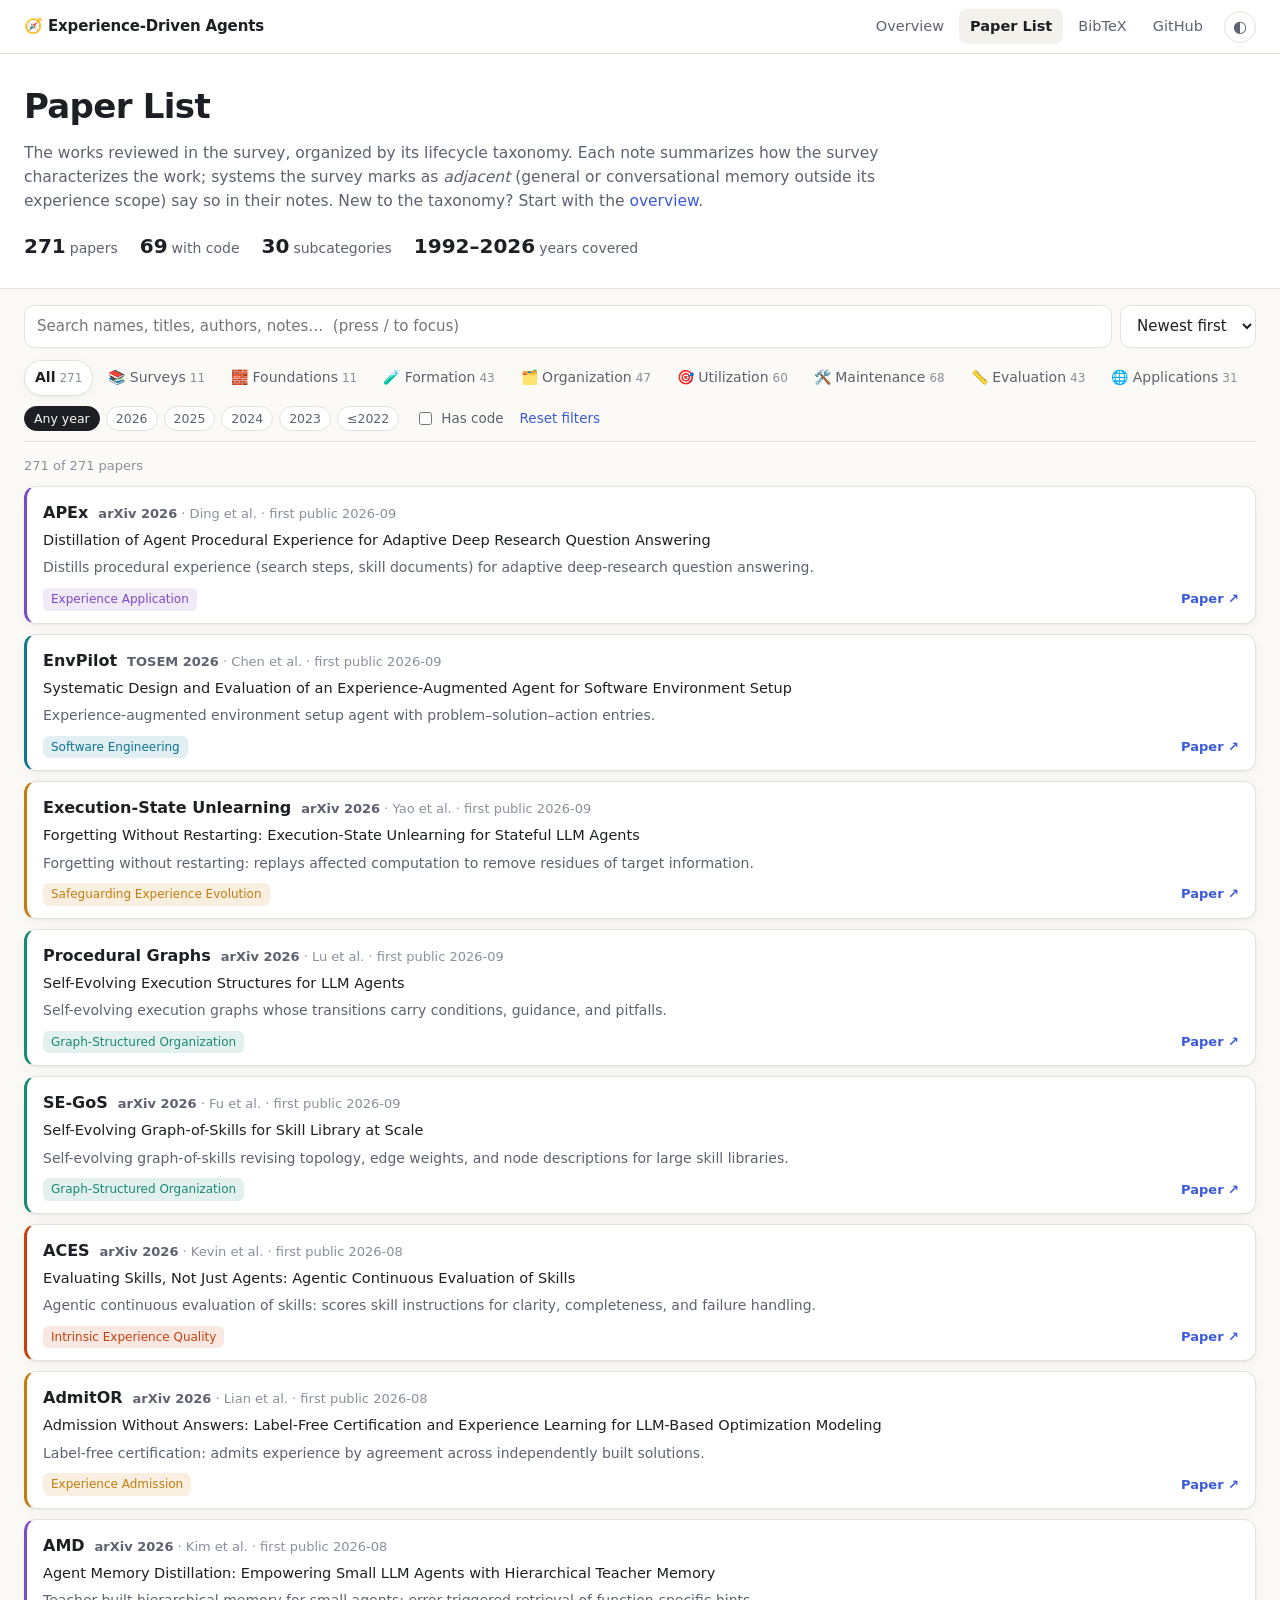
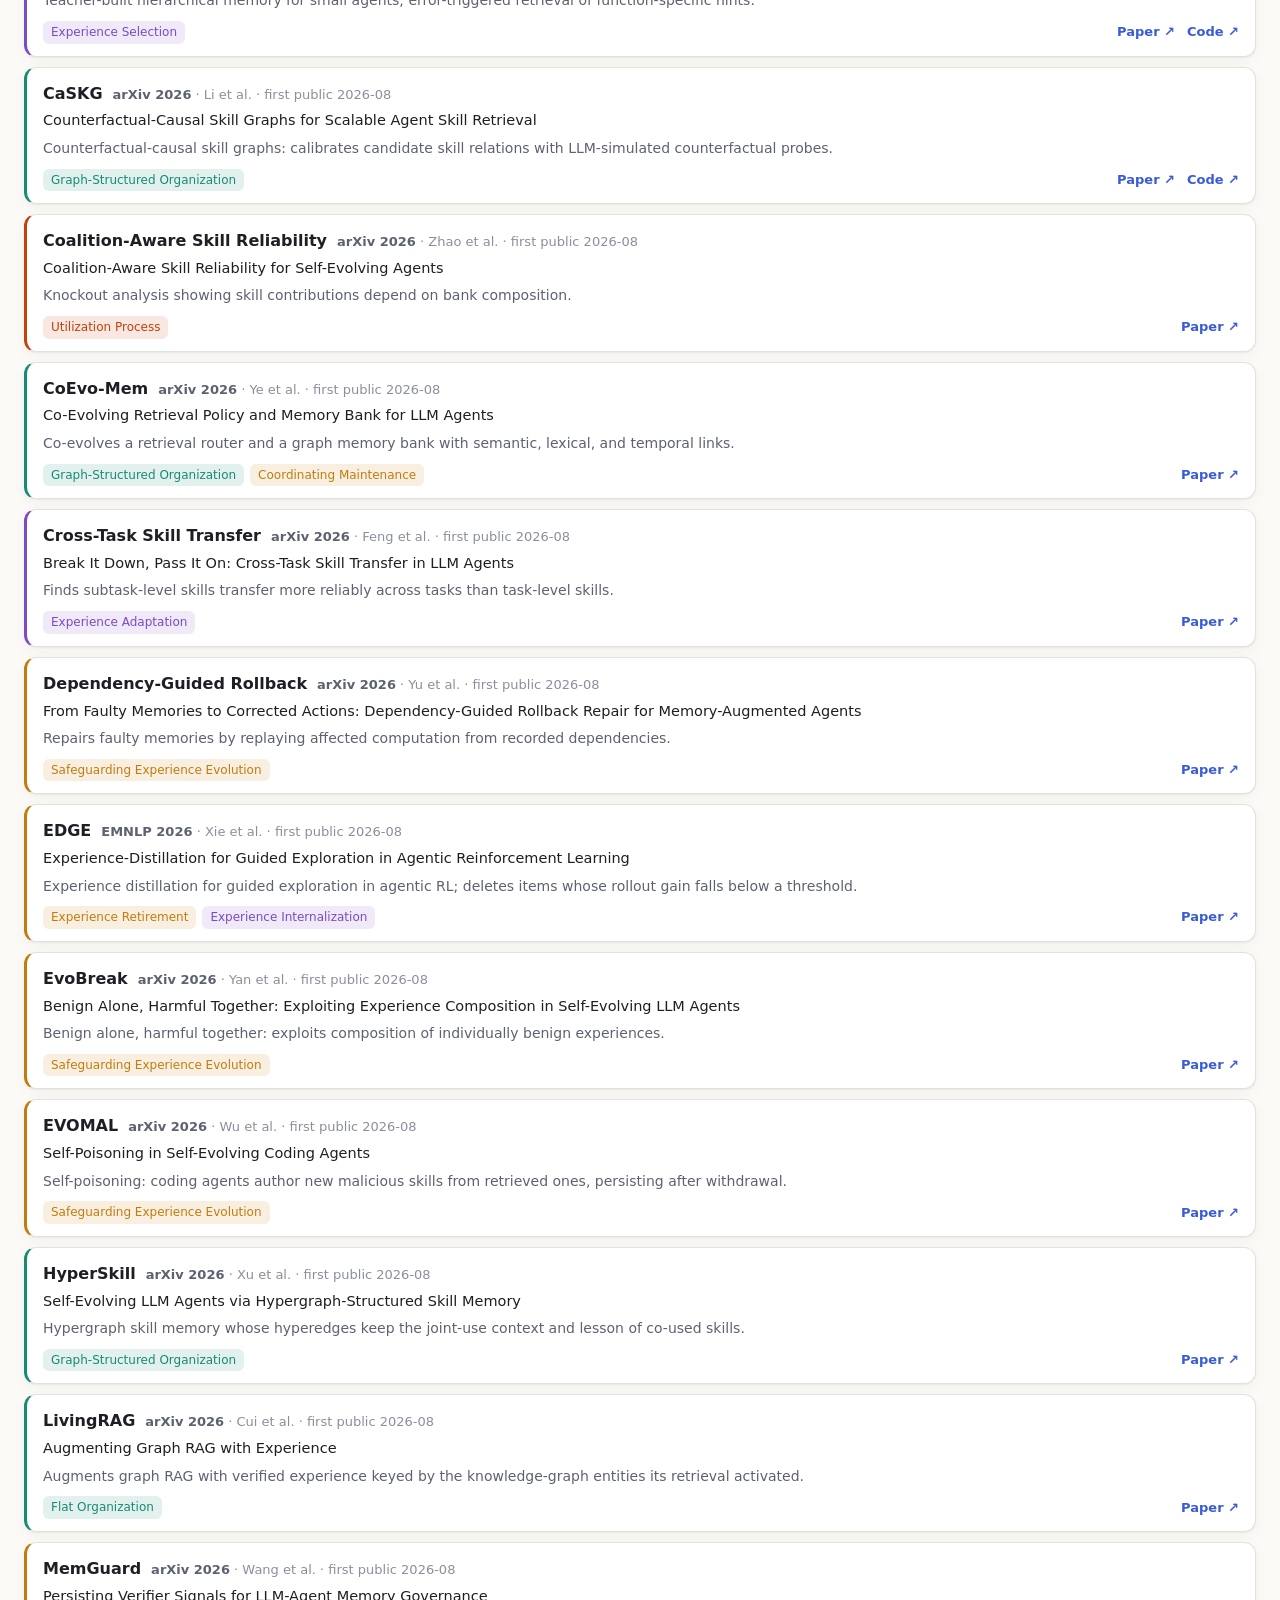
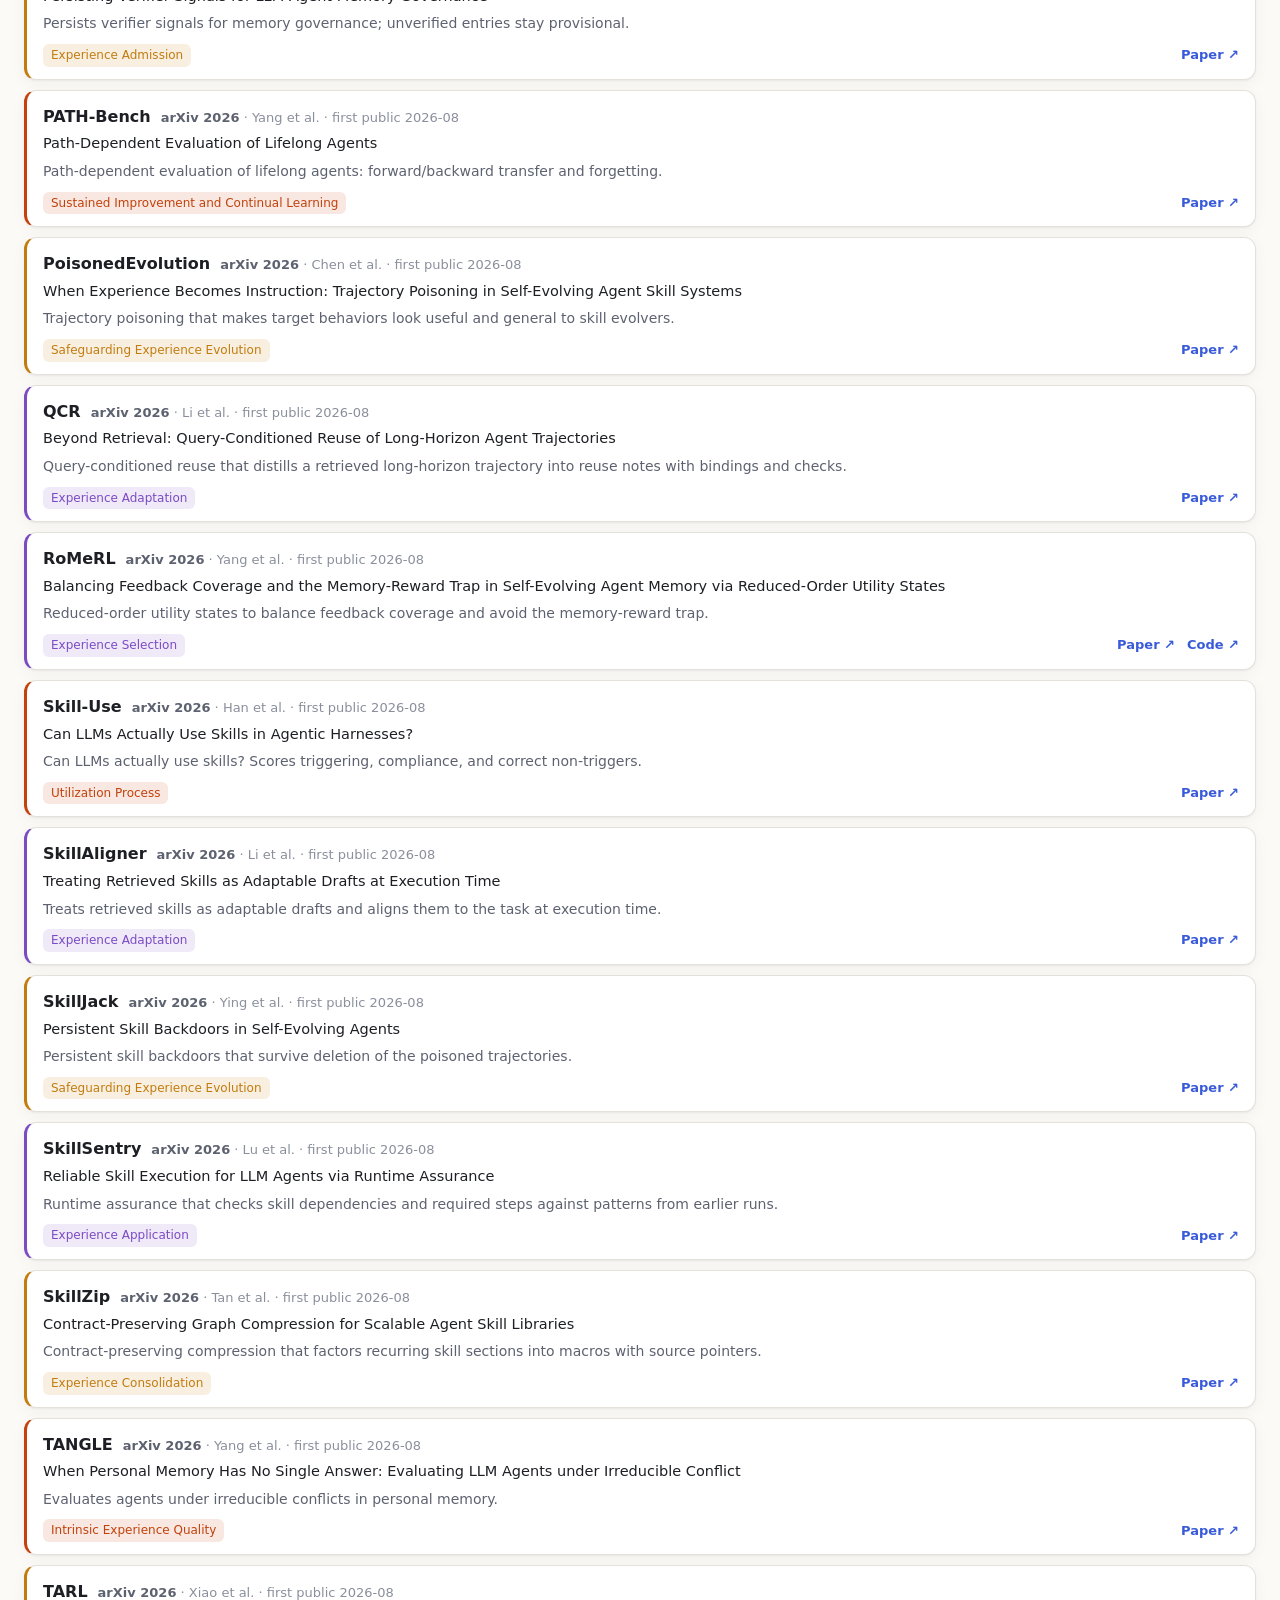
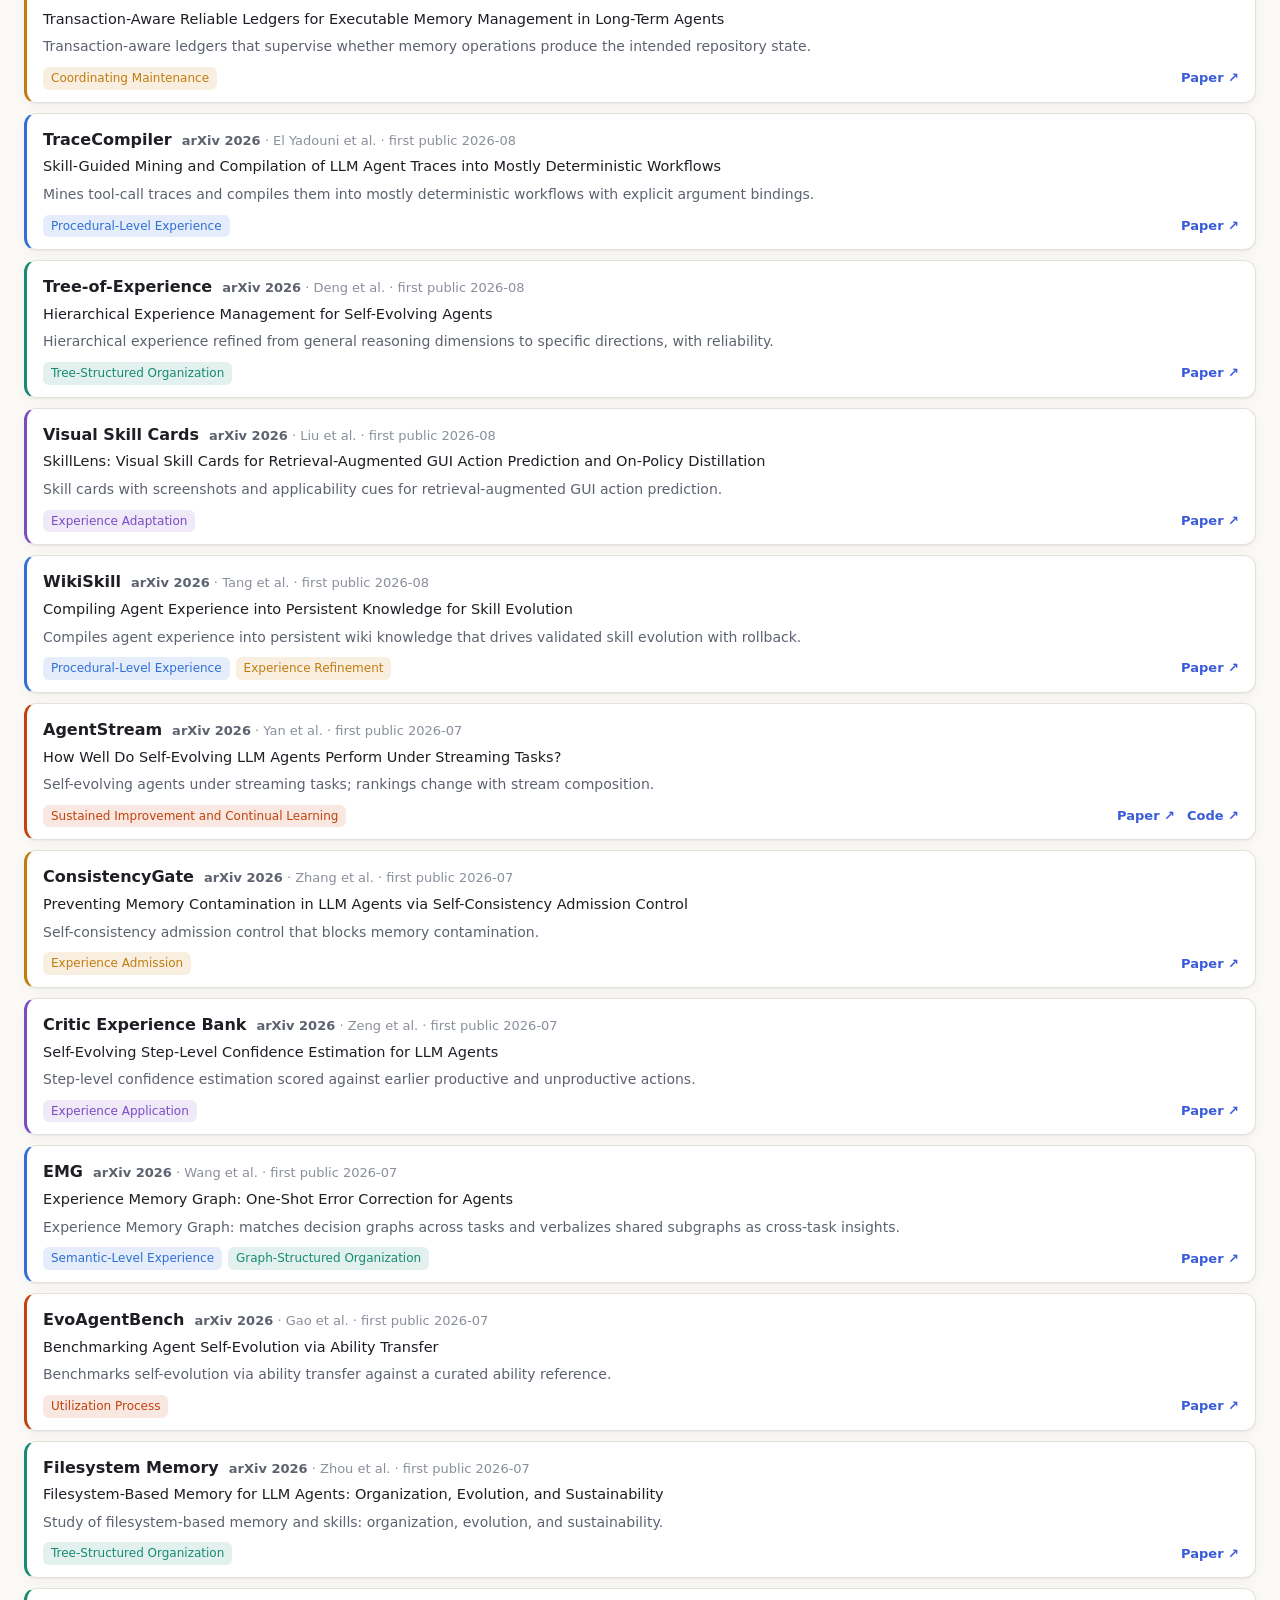
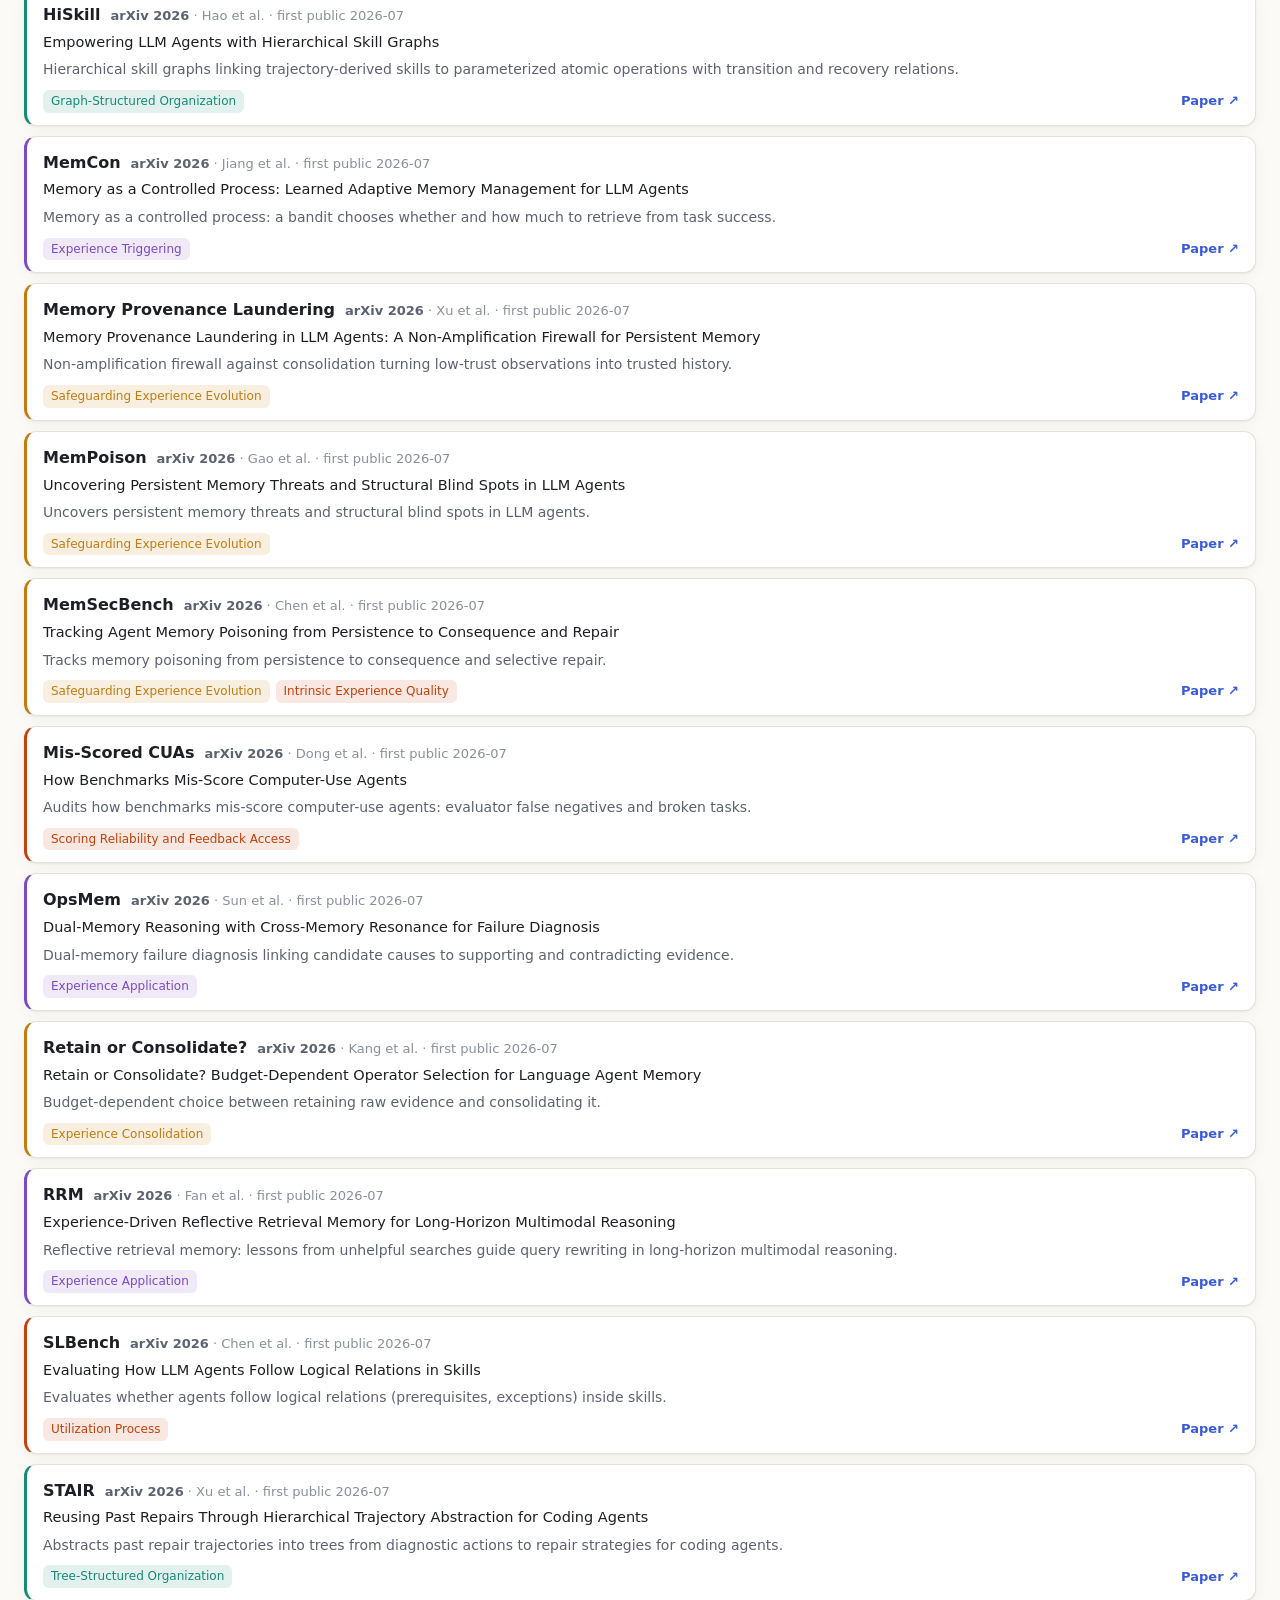
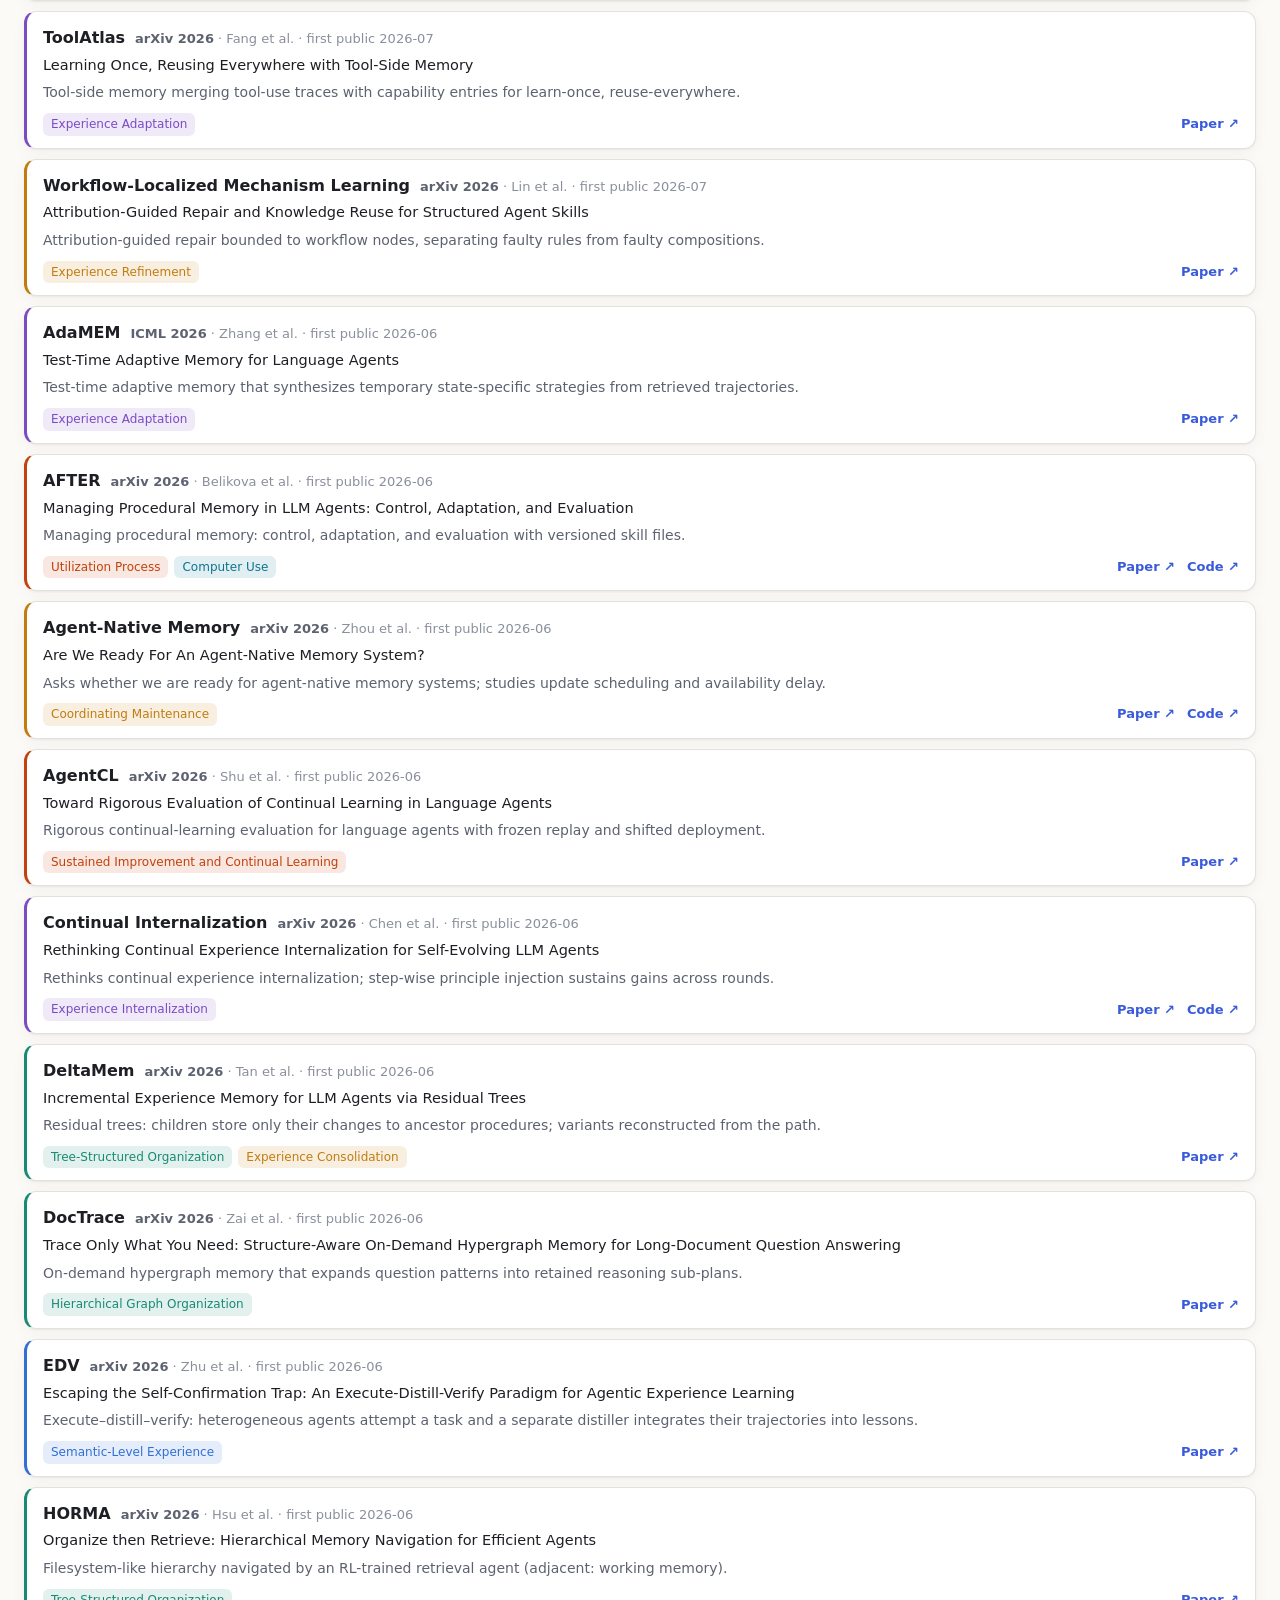
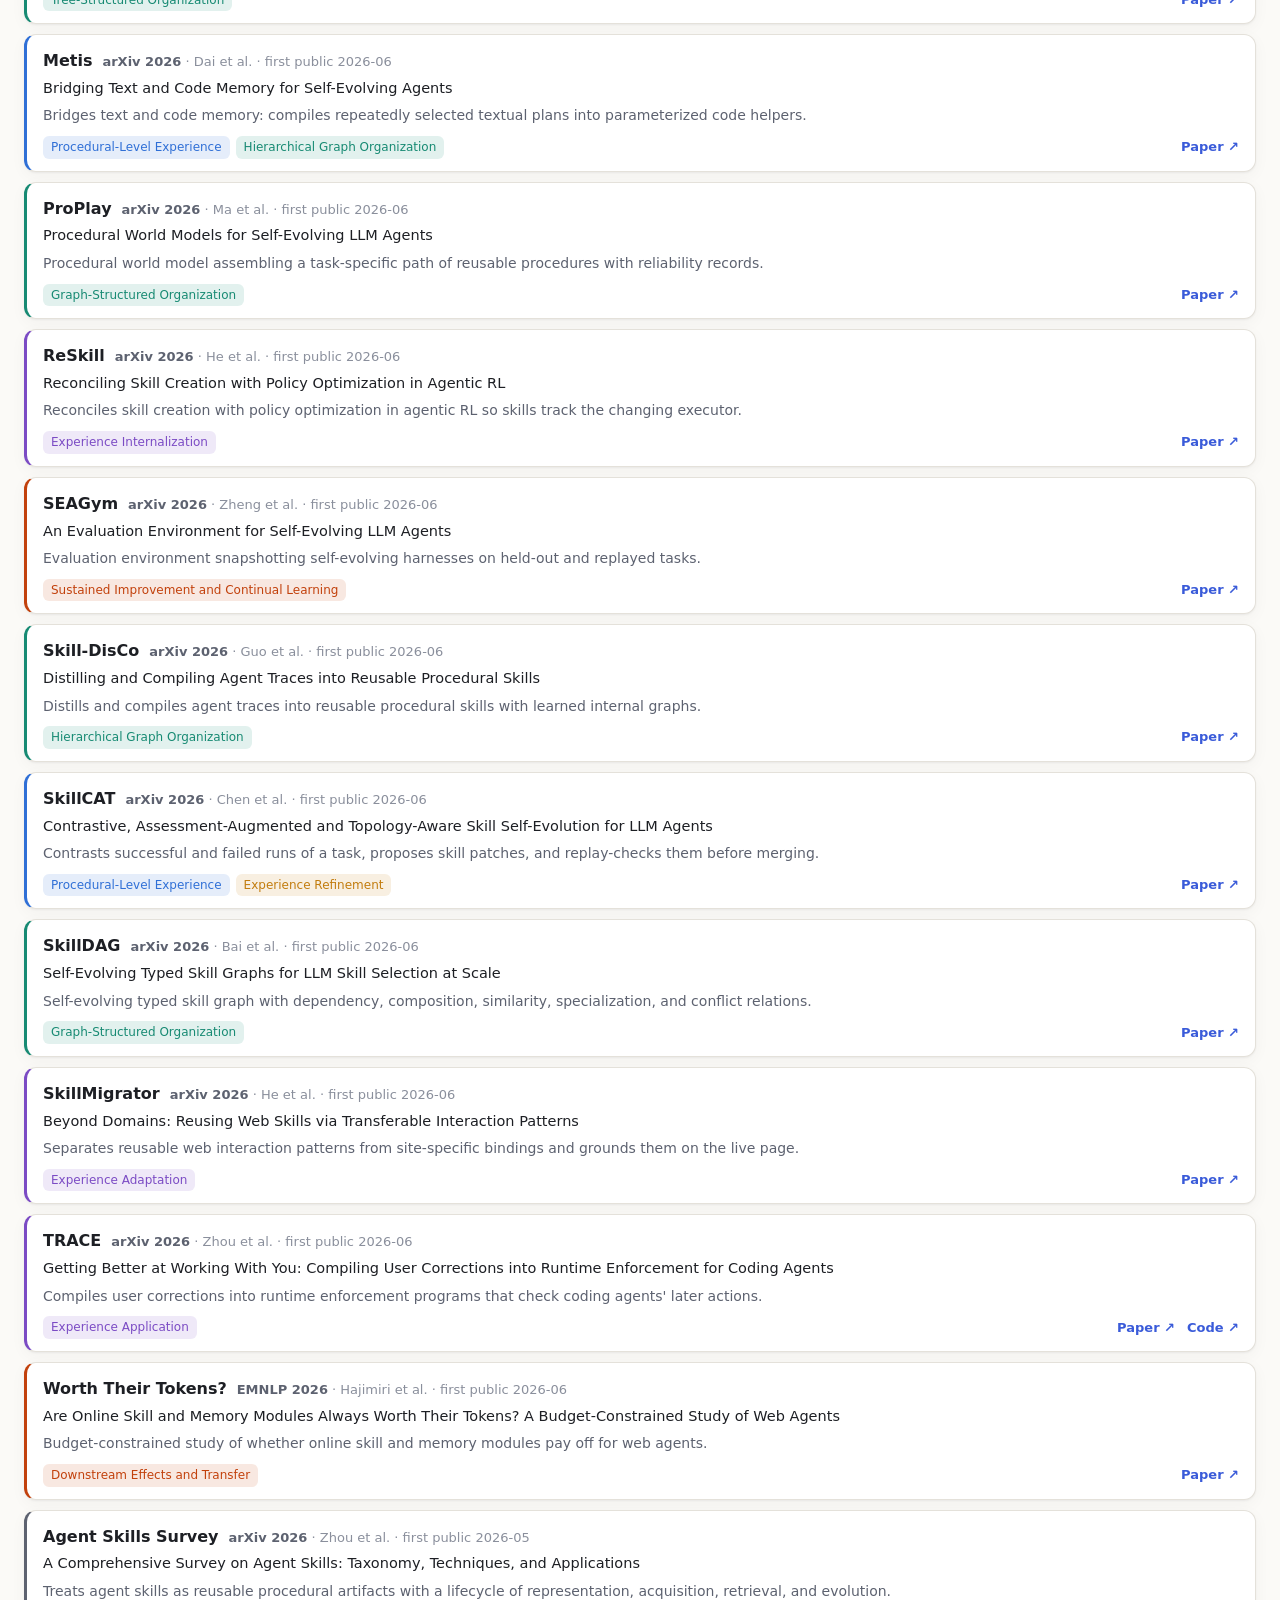
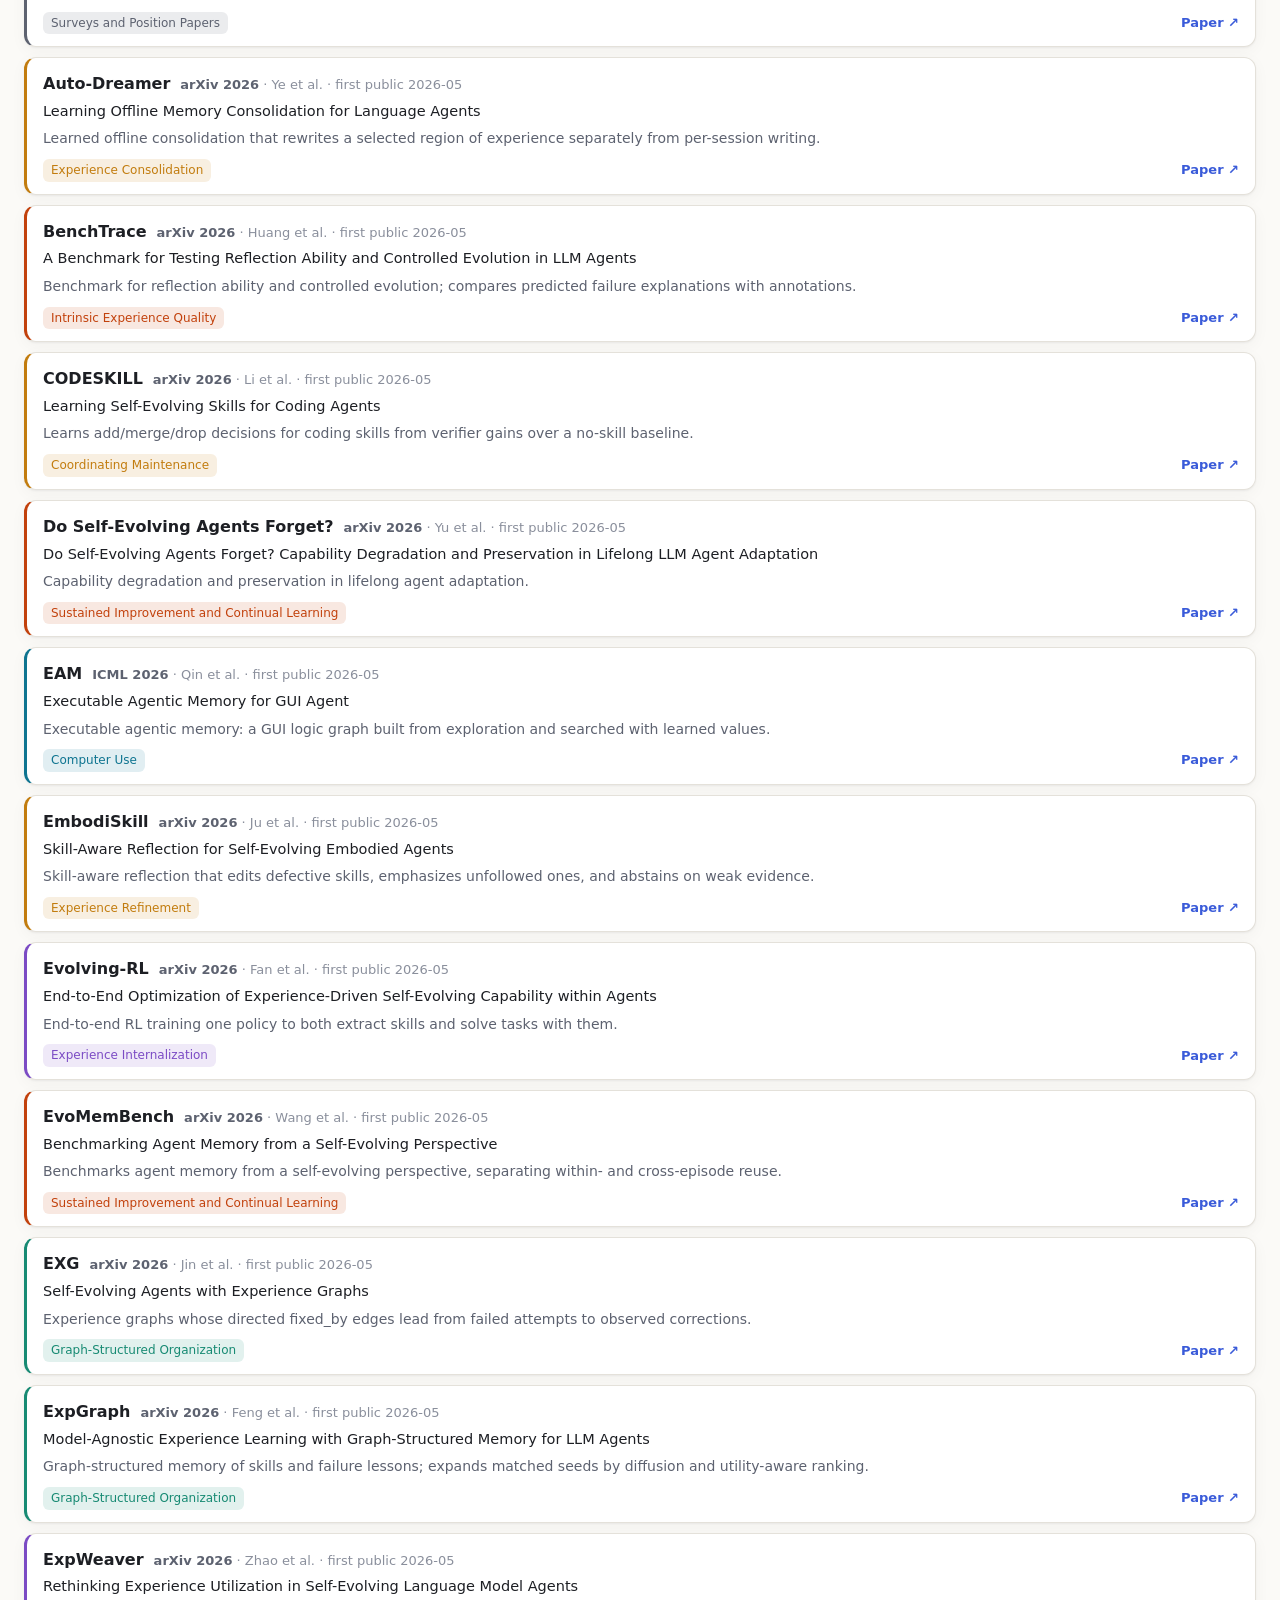
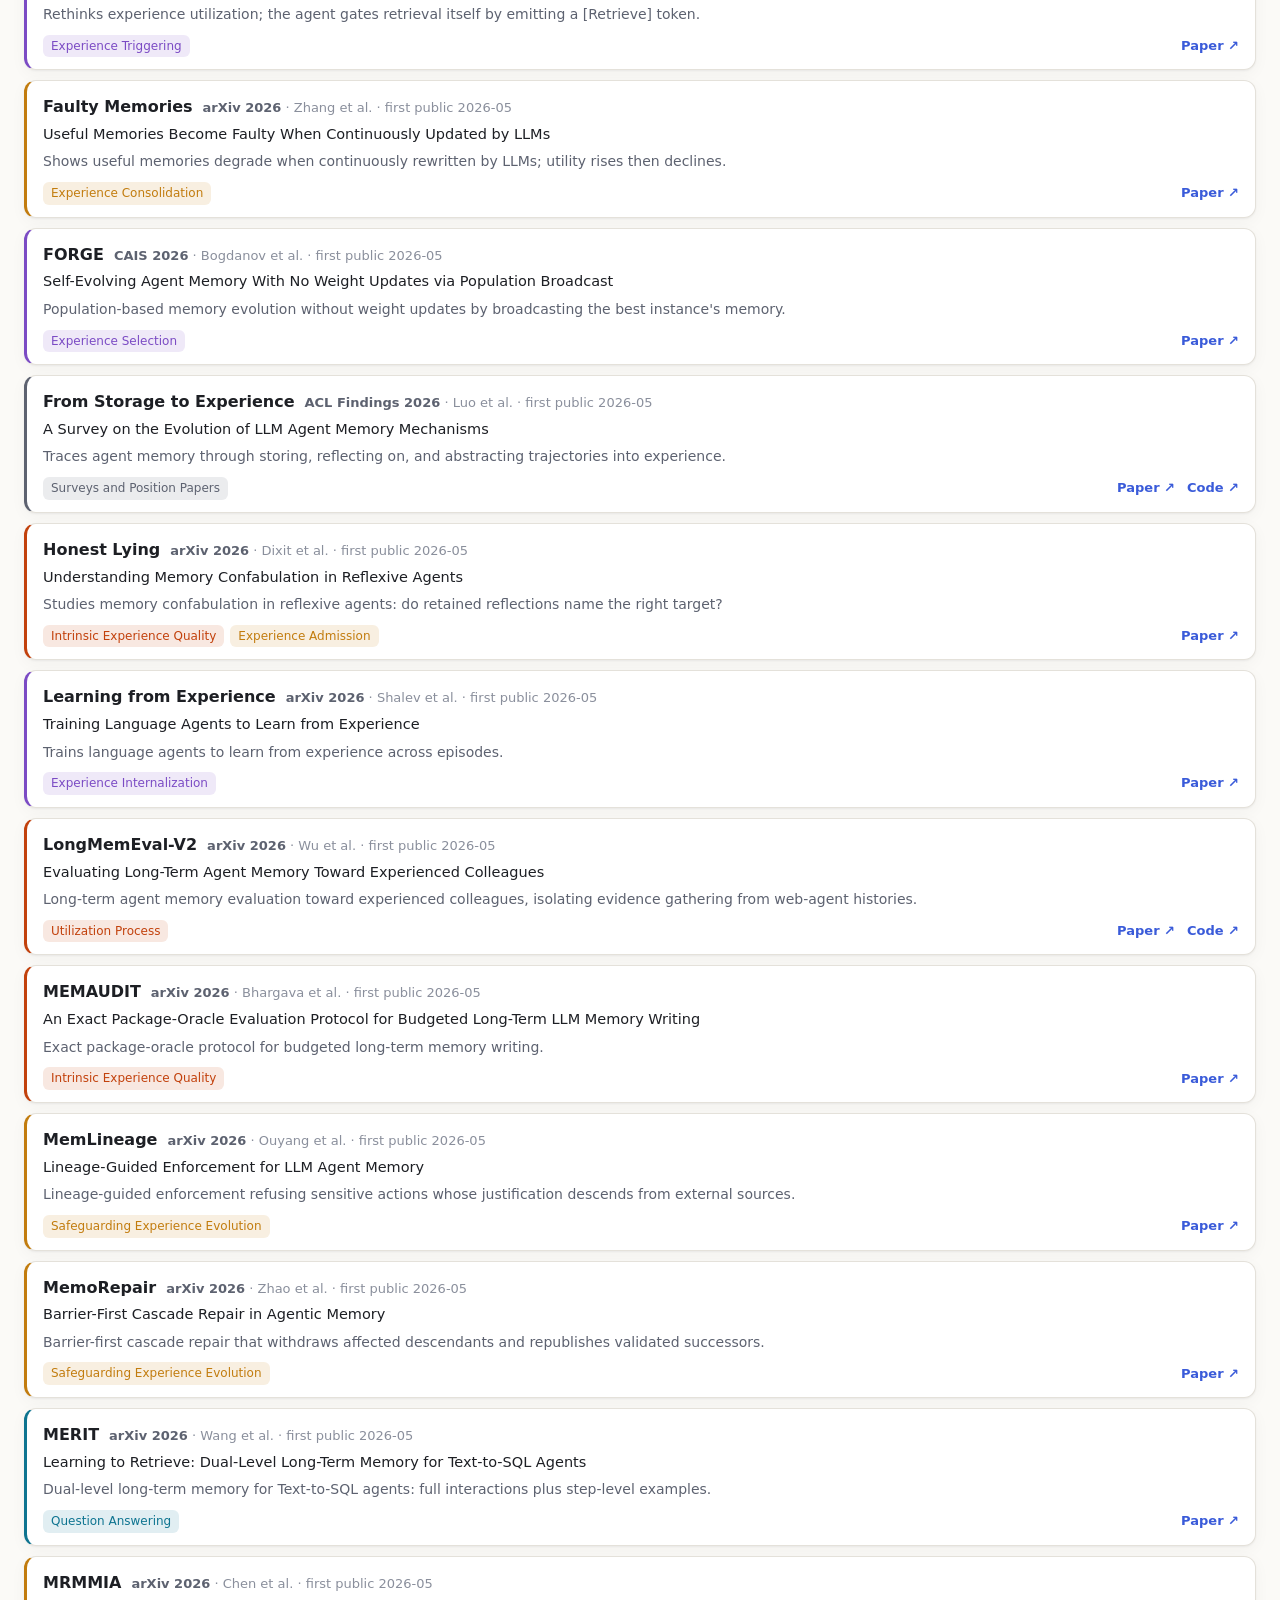
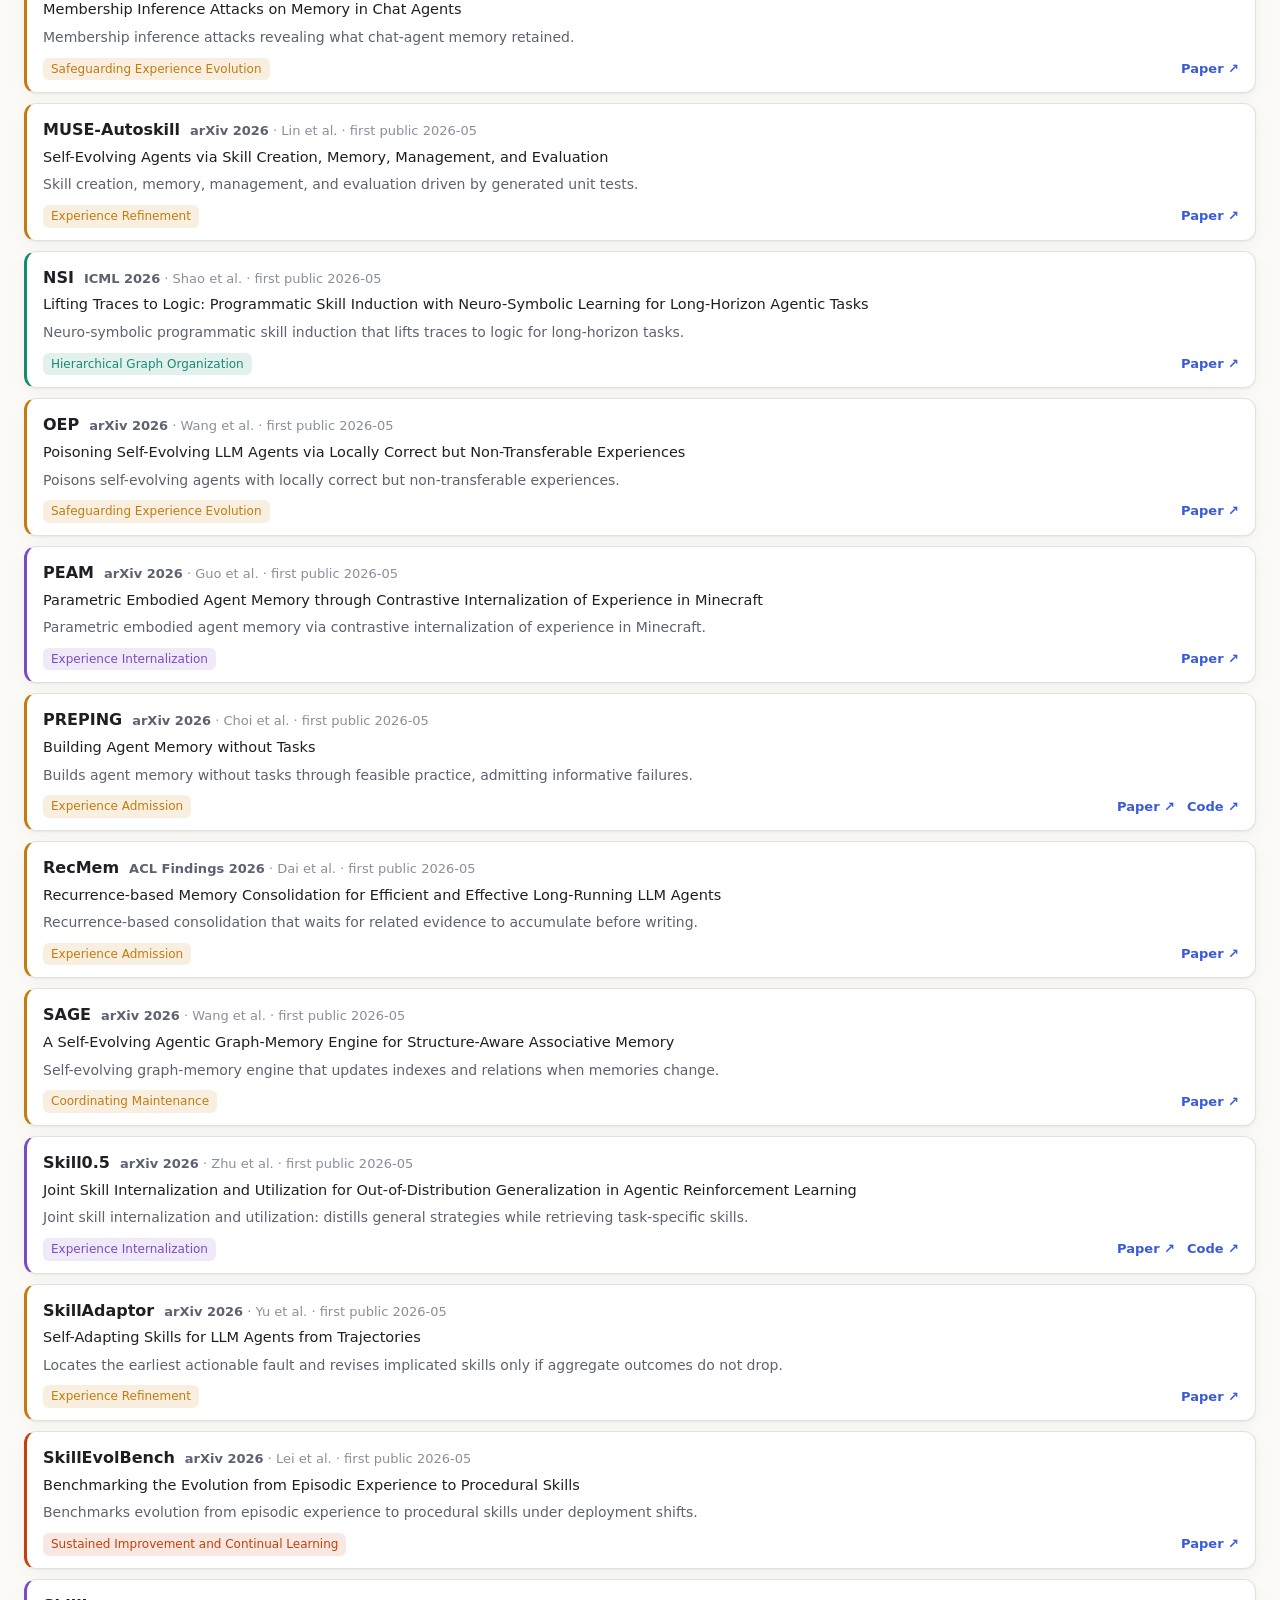
==== docs/papers.html @ 9f31825a "Make the site home a survey overview; move the list to papers.html The home page now presents the su" ====
<!doctype html>
<html lang="en">
<head>
  <meta charset="utf-8">
  <meta name="viewport" content="width=device-width, initial-scale=1">
  <title>Paper List · Awesome Experience-Driven Agents</title>
  <meta name="description" content="Searchable list of the works reviewed in the survey From Trajectories to Experience, filterable by lifecycle stage, subcategory, year, and code availability.">
  <link rel="icon" href="data:image/svg+xml,<svg xmlns='http://www.w3.org/2000/svg' viewBox='0 0 100 100'><text y='.9em' font-size='90'>🧭</text></svg>">
  <link rel="stylesheet" href="style.css?v=3">
</head>
<body data-page="papers">
  <nav class="topnav" aria-label="Site">
    <div class="wrap topnav-inner">
      <a class="brand" href="index.html">🧭 Experience-Driven Agents</a>
      <div class="topnav-links">
        <a href="index.html">Overview</a>
        <a href="papers.html" aria-current="page">Paper List</a>
        <button class="nav-btn" type="button" data-open-bibtex aria-haspopup="dialog">BibTeX</button>
        <a href="https://github.com/xiaohuiyan/awesome-experience-driven-agents">GitHub</a>
        <button id="theme" class="icon-btn" type="button" aria-label="Toggle dark mode" title="Toggle dark mode">◐</button>
      </div>
    </div>
  </nav>

  <header class="page-head">
    <div class="wrap">
      <h1>Paper List</h1>
      <p class="lede">The works reviewed in the survey, organized by its lifecycle taxonomy. Each note summarizes how the survey characterizes the work;
        systems the survey marks as <em>adjacent</em> (general or conversational memory outside its experience scope) say so in their notes.
        New to the taxonomy? Start with the <a href="index.html#framework">overview</a>.</p>
      <div class="stats" id="stats" aria-live="polite"></div>
    </div>
  </header>

  <main class="wrap">
    <section class="controls" aria-label="Filters">
      <div class="search-row">
        <input id="q" type="search" placeholder="Search names, titles, authors, notes…  (press / to focus)" autocomplete="off" aria-label="Search papers">
        <select id="sort" aria-label="Sort order">
          <option value="new">Newest first</option>
          <option value="old">Oldest first</option>
          <option value="name">Name A–Z</option>
        </select>
      </div>
      <nav class="tabs" id="stages" aria-label="Lifecycle stage"></nav>
      <div class="chips" id="subcats" aria-label="Subcategory"></div>
      <div class="filter-row">
        <div class="chips small" id="years" aria-label="Year"></div>
        <label class="toggle"><input type="checkbox" id="hascode"> <span>Has code</span></label>
        <button id="reset" class="link-btn" type="button">Reset filters</button>
      </div>
    </section>

    <p class="cat-desc" id="catdesc"></p>
    <p class="count" id="count"></p>
    <ol class="list" id="list"></ol>
    <p class="empty" id="empty" hidden>No papers match these filters.</p>
  </main>

  <dialog id="bibtex-dialog" aria-labelledby="bibtex-title">
    <div class="dialog-inner">
      <div class="dialog-head">
        <h2 id="bibtex-title">Cite this survey</h2>
        <button class="icon-btn" type="button" data-close aria-label="Close">✕</button>
      </div>
      <p class="muted">If this list helps your research, please cite
        <em>From Trajectories to Experience: A Survey of Experience-Driven LLM Agents</em>.</p>
      <pre class="bibtex"><code id="bibtex-code"></code></pre>
      <div class="dialog-actions">
        <span class="copy-status" id="bibtex-status" role="status" aria-live="polite"></span>
        <button class="btn primary" type="button" id="bibtex-copy">Copy BibTeX</button>
      </div>
    </div>
  </dialog>

  <footer class="wrap footer">
    <p><button class="link-btn" type="button" data-open-bibtex>Cite the survey (BibTeX)</button> ·
      <a href="https://github.com/xiaohuiyan/awesome-experience-driven-agents/blob/main/CONTRIBUTING.md">Suggest a paper</a> ·
      Data: <a href="https://github.com/xiaohuiyan/awesome-experience-driven-agents/blob/main/data/papers.yaml">data/papers.yaml</a> ·
      Licensed <a href="https://github.com/xiaohuiyan/awesome-experience-driven-agents/blob/main/LICENSE">CC0-1.0</a></p>
  </footer>

  <script src="common.js?v=3"></script>
  <script src="papers.js?v=3"></script>
</body>
</html>
---- docs/style.css ----
:root {
  --nav-h: 54px;
  --bg: #fbfaf7;
  --surface: #ffffff;
  --surface-2: #f3f1ec;
  --text: #1d1f24;
  --muted: #5d6270;
  --faint: #8a8f9c;
  --border: #e4e1da;
  --accent: #3a5bd9;
  --accent-ink: #ffffff;
  --formation: #2f6fd6;
  --organization: #178a73;
  --utilization: #7b4bc4;
  --maintenance: #c27c0e;
  --evaluation: #c2410c;
  --app: #0e7490;
  --base: #5d6270;
  --shadow: 0 1px 2px rgba(20, 22, 30, .05), 0 4px 16px rgba(20, 22, 30, .04);
  --radius: 12px;
  color-scheme: light;
}

@media (prefers-color-scheme: dark) {
  :root:not([data-theme="light"]) {
    --bg: #111318;
    --surface: #181b22;
    --surface-2: #20242d;
    --text: #e8e9ec;
    --muted: #a3a8b5;
    --faint: #7c8190;
    --border: #2c313c;
    --accent: #8ea6ff;
    --accent-ink: #0d1020;
    --formation: #7fb0ff;
    --organization: #5fd0b5;
    --utilization: #c4a2ff;
    --maintenance: #f2b45a;
    --evaluation: #ff9a6b;
    --app: #5ccbe6;
    --base: #a3a8b5;
    --shadow: none;
    color-scheme: dark;
  }
}

:root[data-theme="dark"] {
  --bg: #111318;
  --surface: #181b22;
  --surface-2: #20242d;
  --text: #e8e9ec;
  --muted: #a3a8b5;
  --faint: #7c8190;
  --border: #2c313c;
  --accent: #8ea6ff;
  --accent-ink: #0d1020;
  --formation: #7fb0ff;
  --organization: #5fd0b5;
  --utilization: #c4a2ff;
  --maintenance: #f2b45a;
  --evaluation: #ff9a6b;
  --app: #5ccbe6;
  --base: #a3a8b5;
  --shadow: none;
  color-scheme: dark;
}

* { box-sizing: border-box; }
html { scroll-behavior: smooth; }
body {
  margin: 0;
  background: var(--bg);
  color: var(--text);
  font: 15px/1.55 ui-sans-serif, system-ui, -apple-system, "Segoe UI", Roboto, "Helvetica Neue", Arial, sans-serif;
  -webkit-font-smoothing: antialiased;
}
a { color: var(--accent); text-decoration: none; }
a:hover { text-decoration: underline; }
.wrap { max-width: 1280px; margin: 0 auto; padding: 0 24px; }

/* hero */
.hero { border-bottom: 1px solid var(--border); background: var(--surface); padding: 36px 0 28px; }
.hero-top { display: flex; justify-content: space-between; align-items: center; }
.eyebrow { margin: 0; font-size: 12.5px; letter-spacing: .06em; text-transform: uppercase; color: var(--faint); font-weight: 600; }
.hero h1 { margin: 8px 0 10px; font-size: clamp(28px, 5vw, 42px); line-height: 1.12; letter-spacing: -.02em; }
.lede { margin: 0 0 18px; max-width: 860px; font-size: 17px; color: var(--muted); }
.lede b { color: var(--text); }
.stage-word { font-weight: 600; }
.s-formation { color: var(--formation); }
.s-organization { color: var(--organization); }
.s-utilization { color: var(--utilization); }
.s-maintenance { color: var(--maintenance); }
.stats { display: flex; flex-wrap: wrap; gap: 8px 22px; margin-bottom: 18px; color: var(--muted); font-size: 14px; }
.stats b { color: var(--text); font-size: 20px; font-variant-numeric: tabular-nums; margin-right: 4px; }
.hero-links { display: flex; flex-wrap: wrap; gap: 8px; }
.btn {
  display: inline-block; padding: 7px 14px; border-radius: 999px; border: 1px solid var(--border);
  color: var(--text); background: var(--surface); font-size: 14px; font-weight: 500;
}
.btn:hover { text-decoration: none; border-color: var(--faint); }
button.btn { cursor: pointer; font-family: inherit; line-height: inherit; }
.btn.primary { background: var(--accent); border-color: var(--accent); color: var(--accent-ink); }
.icon-btn {
  border: 1px solid var(--border); background: var(--surface); color: var(--muted); width: 34px; height: 34px;
  border-radius: 50%; cursor: pointer; font-size: 16px;
}

/* controls */
.controls { padding: 16px 0 10px; border-bottom: 1px solid var(--border); background: var(--bg); }
@media (min-width: 760px) and (min-height: 640px) {
  .controls {
    position: sticky; top: var(--nav-h); z-index: 5; background: color-mix(in srgb, var(--bg) 92%, transparent);
    backdrop-filter: blur(8px);
  }
}
.search-row { display: flex; gap: 8px; }
#q, #sort {
  font: inherit; color: var(--text); background: var(--surface); border: 1px solid var(--border);
  border-radius: 10px; padding: 9px 12px;
}
#q { flex: 1; min-width: 0; }
#q:focus, #sort:focus { outline: 2px solid color-mix(in srgb, var(--accent) 45%, transparent); outline-offset: 1px; }
.tabs { display: flex; flex-wrap: wrap; gap: 6px 4px; margin-top: 12px; }
.tab {
  flex: none; border: 1px solid transparent; background: none; color: var(--muted); font: inherit; font-size: 14px;
  padding: 6px 10px; border-radius: 999px; cursor: pointer; white-space: nowrap;
}
.tab:hover { color: var(--text); background: var(--surface-2); }
.tab[aria-pressed="true"] { color: var(--text); background: var(--surface); border-color: var(--border); box-shadow: var(--shadow); font-weight: 600; }
.tab .n { color: var(--faint); font-weight: 400; font-size: 12px; margin-left: 4px; font-variant-numeric: tabular-nums; }
.chips { display: flex; flex-wrap: wrap; gap: 6px; margin-top: 10px; }
.chips:empty { display: none; }
.chip {
  border: 1px solid var(--border); background: var(--surface); color: var(--muted); font: inherit; font-size: 13px;
  padding: 3px 10px; border-radius: 999px; cursor: pointer;
}
.chip:hover { color: var(--text); border-color: var(--faint); }
.chip[aria-pressed="true"] { background: var(--text); border-color: var(--text); color: var(--bg); }
.chips.small .chip { font-size: 12.5px; padding: 2px 9px; }
.filter-row { display: flex; flex-wrap: wrap; align-items: center; gap: 6px 16px; }
.filter-row .chips { margin-top: 10px; }
.toggle { margin-top: 10px; display: inline-flex; gap: 6px; align-items: center; font-size: 13.5px; color: var(--muted); cursor: pointer; }
.link-btn { margin-top: 10px; background: none; border: 0; color: var(--accent); font: inherit; font-size: 13.5px; cursor: pointer; padding: 0; }

.cat-desc { margin: 18px 0 0; color: var(--muted); max-width: 960px; }
.cat-desc:empty { display: none; }
.count { margin: 14px 0 10px; font-size: 13px; color: var(--faint); }

/* list */
.list { list-style: none; margin: 0; padding: 0; display: grid; gap: 10px; }
.card {
  background: var(--surface); border: 1px solid var(--border); border-radius: var(--radius); padding: 14px 16px 12px;
  box-shadow: var(--shadow); border-left: 3px solid var(--stage, var(--base));
}
.card-head { display: flex; flex-wrap: wrap; align-items: baseline; gap: 4px 10px; }
.card-name { font-weight: 700; font-size: 16px; }
.card-meta { color: var(--faint); font-size: 13px; font-variant-numeric: tabular-nums; }
.venue { font-weight: 600; color: var(--muted); }
.card-title { margin: 3px 0 6px; font-size: 14.5px; }
.card-title a { color: var(--text); }
.card-title a:hover { color: var(--accent); }
.card-note { margin: 0 0 9px; color: var(--muted); font-size: 14px; }
.card-foot { display: flex; flex-wrap: wrap; align-items: center; gap: 6px; }
.tag {
  border: 0; font: inherit; font-size: 12px; padding: 2px 8px; border-radius: 6px; cursor: pointer;
  color: var(--c, var(--base)); background: color-mix(in srgb, var(--c, var(--base)) 12%, transparent);
}
.tag:hover { background: color-mix(in srgb, var(--c, var(--base)) 22%, transparent); }
.links { margin-left: auto; display: flex; gap: 12px; font-size: 13px; font-weight: 600; }
.empty { color: var(--muted); text-align: center; padding: 40px 0; }
mark { background: color-mix(in srgb, var(--maintenance) 30%, transparent); color: inherit; border-radius: 2px; }

.muted { color: var(--muted); font-size: 14px; }

/* top navigation */
.topnav {
  position: sticky; top: 0; z-index: 20; height: var(--nav-h);
  background: color-mix(in srgb, var(--surface) 90%, transparent); backdrop-filter: blur(10px);
  border-bottom: 1px solid var(--border);
}
.topnav-inner { height: 100%; display: flex; align-items: center; justify-content: space-between; gap: 12px; }
.brand { font-weight: 700; color: var(--text); white-space: nowrap; letter-spacing: -.01em; }
.brand:hover { text-decoration: none; }
.topnav-links { display: flex; align-items: center; gap: 4px; }
.topnav-links a, .nav-btn {
  color: var(--muted); font: inherit; font-size: 14.5px; font-weight: 500; padding: 6px 11px; border-radius: 8px;
  background: none; border: 0; cursor: pointer; white-space: nowrap;
}
.topnav-links a:hover, .nav-btn:hover { color: var(--text); background: var(--surface-2); text-decoration: none; }
.topnav-links a[aria-current="page"] { color: var(--text); background: var(--surface-2); font-weight: 600; }
.topnav-links .icon-btn { margin-left: 6px; width: 32px; height: 32px; }
:target { scroll-margin-top: calc(var(--nav-h) + 16px); }
section[id], article[id], h3[id] { scroll-margin-top: calc(var(--nav-h) + 16px); }

/* list page header */
.page-head { border-bottom: 1px solid var(--border); background: var(--surface); padding: 26px 0 8px; }
.page-head h1 { margin: 0 0 8px; font-size: clamp(26px, 4vw, 34px); letter-spacing: -.02em; }
.page-head .lede { font-size: 15.5px; }

/* survey hero */
.survey-hero { padding: 44px 0 30px; }
.survey-hero h1 { margin: 10px 0 2px; font-size: clamp(32px, 5.4vw, 52px); }
.subtitle { margin: 0 0 16px; font-size: clamp(18px, 2.4vw, 24px); color: var(--muted); font-weight: 500; }
.authors { margin: 0; max-width: 980px; font-size: 14.5px; color: var(--text); }
.affil { margin: 4px 0 18px; font-size: 13.5px; color: var(--faint); }
.authors sup, .affil sup { color: var(--accent); font-weight: 600; }
.question {
  max-width: 860px; margin: 0 0 20px; padding: 12px 16px; border-left: 3px solid var(--accent);
  background: color-mix(in srgb, var(--accent) 7%, transparent); border-radius: 0 10px 10px 0;
  font-size: 16.5px; font-style: italic; color: var(--text);
}
.kpis { list-style: none; padding: 0; margin: 24px 0 0; display: flex; flex-wrap: wrap; gap: 10px; }
.kpis li {
  display: flex; align-items: baseline; gap: 6px; padding: 8px 14px; border: 1px solid var(--border);
  border-radius: 12px; background: var(--bg);
}
.kpis b { font-size: 22px; font-variant-numeric: tabular-nums; }
.kpis span { color: var(--muted); font-size: 13.5px; }

/* overview layout */
.doc-layout { display: grid; grid-template-columns: 210px minmax(0, 1fr); gap: 48px; padding-top: 28px; }
.toc { position: sticky; top: calc(var(--nav-h) + 20px); align-self: start; max-height: calc(100vh - var(--nav-h) - 40px); overflow: auto; font-size: 14px; }
.toc-title { margin: 0 0 8px; font-size: 12px; text-transform: uppercase; letter-spacing: .06em; color: var(--faint); font-weight: 600; }
.toc ol { list-style: none; margin: 0; padding: 0; }
.toc ol ol { margin: 2px 0 6px 12px; font-size: 13px; }
.toc a { display: block; padding: 3px 10px; border-left: 2px solid transparent; color: var(--muted); }
.toc a:hover { color: var(--text); text-decoration: none; }
.toc a.active { color: var(--accent); border-left-color: var(--accent); font-weight: 600; }
.toc-cta { display: inline-block; margin-top: 14px; padding: 6px 12px !important; border: 1px solid var(--border) !important; border-radius: 999px; font-weight: 600; color: var(--accent) !important; }

.doc { min-width: 0; max-width: 960px; padding-bottom: 24px; }
.doc section { padding: 8px 0 34px; border-bottom: 1px solid var(--border); margin-bottom: 30px; }
.doc section:last-child { border-bottom: 0; }
.doc h2 { margin: 0 0 14px; font-size: 28px; letter-spacing: -.02em; line-height: 1.2; }
.doc h3 { margin: 30px 0 10px; font-size: 20px; letter-spacing: -.01em; }
.doc h4 { margin: 0 0 6px; font-size: 15.5px; }
.doc p, .doc li { font-size: 15.5px; line-height: 1.65; }
.doc p { margin: 0 0 14px; }
.note { color: var(--muted); font-size: 14.5px !important; }
.more { margin-top: 18px !important; font-weight: 600; }

/* figures: the survey's figures are drawn on white, so keep a white card in dark mode too */
.fig { margin: 20px 0 22px; padding: 14px; background: #fff; border: 1px solid var(--border); border-radius: var(--radius); }
.fig img { display: block; width: 100%; height: auto; }
.fig figcaption { margin-top: 10px; color: #5d6270; font-size: 13.5px; text-align: center; line-height: 1.5; }

/* cards */
.cards { display: grid; gap: 12px; margin: 14px 0 18px; }
.cols-2 { grid-template-columns: repeat(2, minmax(0, 1fr)); }
.cols-3 { grid-template-columns: repeat(3, minmax(0, 1fr)); }
.cols-4 { grid-template-columns: repeat(4, minmax(0, 1fr)); }
.card-x {
  position: relative; background: var(--surface); border: 1px solid var(--border); border-radius: var(--radius);
  padding: 14px 16px; box-shadow: var(--shadow);
}
.card-x p { font-size: 14.5px !important; line-height: 1.6 !important; margin: 0 0 8px !important; }
.card-x p:last-child { margin-bottom: 0 !important; }
.card-x h3 { margin: 0 0 8px; font-size: 16px; }
.card-x .num {
  float: left; margin: 0 10px 2px 0; width: 26px; height: 26px; border-radius: 50%; display: grid; place-items: center;
  background: var(--accent); color: var(--accent-ink); font-weight: 700; font-size: 13px;
}
.card-x.accent { border-color: color-mix(in srgb, var(--accent) 55%, var(--border)); background: color-mix(in srgb, var(--accent) 6%, var(--surface)); }
.card-x .eg, .doc .eg { color: var(--faint); font-size: 13px !important; }
.card-x ul { margin: 0; padding-left: 18px; }
.card-x li { font-size: 14px; margin: 4px 0; line-height: 1.5; }
.card-x li .eg { display: block; }
.card-x .q { color: var(--text); font-weight: 600; }
.kicker { font-size: 12px !important; text-transform: uppercase; letter-spacing: .05em; font-weight: 700; }
.form-traj { border-top: 3px solid #0e9f87; }
.form-sem { border-top: 3px solid var(--formation); }
.form-proc { border-top: 3px solid #d08a17; }
.form-traj .kicker, .form-traj h4 { color: #0e9f87; }
.form-sem .kicker, .form-sem h4 { color: var(--formation); }
.form-proc .kicker, .form-proc h4 { color: #c27c0e; }
.dims .sym {
  font: italic 700 26px/1 Georgia, "Times New Roman", serif; color: var(--accent); margin-bottom: 4px !important;
}

.definition {
  margin: 4px 0 16px; padding: 16px 20px; border-radius: var(--radius);
  background: color-mix(in srgb, var(--accent) 8%, var(--surface)); border: 1px solid color-mix(in srgb, var(--accent) 35%, var(--border));
}
.definition p { margin: 0 !important; font-size: 17px !important; line-height: 1.6 !important; }
.formula {
  margin: 10px 0 16px !important; padding: 12px 16px; text-align: center; border-radius: 10px;
  background: var(--surface-2); font: 17px/1.9 Georgia, "Times New Roman", serif !important; overflow-x: auto;
}
.formula sub { font-size: 70%; }
.callout {
  margin: 18px 0; padding: 14px 18px; border-radius: var(--radius);
  background: color-mix(in srgb, var(--maintenance) 10%, var(--surface)); border: 1px solid color-mix(in srgb, var(--maintenance) 40%, var(--border));
}
.callout p { margin: 0 !important; }

/* tables */
.table-wrap { overflow-x: auto; margin: 14px 0 18px; border: 1px solid var(--border); border-radius: var(--radius); background: var(--surface); }
.tbl { width: 100%; border-collapse: collapse; font-size: 14px; line-height: 1.5; }
.tbl th, .tbl td { text-align: left; vertical-align: top; padding: 10px 12px; border-bottom: 1px solid var(--border); }
.tbl thead th { background: var(--surface-2); font-size: 13px; color: var(--muted); font-weight: 600; white-space: nowrap; }
.tbl tbody tr:last-child td { border-bottom: 0; }
.tbl td .eg { display: block; margin-top: 3px; font-size: 12.5px; }
.tbl.apps { min-width: 860px; }
.tbl.claims td:first-child { width: 22%; }

/* lifecycle stages */
.stage {
  margin: 26px 0 0; padding: 20px 22px 8px; border: 1px solid var(--border); border-left: 4px solid var(--stage);
  border-radius: var(--radius); background: var(--surface);
}
.stage-head { display: flex; flex-wrap: wrap; justify-content: space-between; align-items: baseline; gap: 6px 16px; margin-bottom: 10px; }
.stage-head h3 { margin: 0; color: var(--stage); font-size: 22px; }
.stage-link { font-weight: 600; font-size: 14px; }
.stage .fig { margin: 14px 0; }
.takeaways { margin: 18px 0 8px !important; text-transform: uppercase; letter-spacing: .05em; font-size: 12.5px !important; color: var(--faint); }
.findings { margin: 0 0 14px; padding-left: 20px; }
.findings li { margin: 0 0 9px; }

/* conclusions and problems */
.conclusions { counter-reset: c; list-style: none; padding: 0; margin: 0 0 16px; display: grid; gap: 10px; }
.conclusions li {
  counter-increment: c; position: relative; padding: 12px 16px 12px 54px; border: 1px solid var(--border);
  border-radius: var(--radius); background: var(--surface);
}
.conclusions li::before {
  content: counter(c); position: absolute; left: 14px; top: 12px; width: 28px; height: 28px; border-radius: 50%;
  display: grid; place-items: center; background: var(--text); color: var(--bg); font-weight: 700; font-size: 14px;
}
.conclusions h4 { margin: 2px 0 4px; }
.conclusions p { margin: 0 !important; font-size: 14.5px !important; color: var(--muted); }
.group { font-size: 15px !important; text-transform: uppercase; letter-spacing: .05em; color: var(--faint); margin-top: 22px !important; }
.problems h4 { margin-top: 2px; }
.cite-box .bibtex { margin-top: 4px; }
.end-cta { display: flex; flex-wrap: wrap; gap: 8px; margin-top: 22px; }

@media (max-width: 1100px) {
  .doc-layout { grid-template-columns: minmax(0, 1fr); gap: 0; }
  .toc { display: none; }
  .cols-4 { grid-template-columns: repeat(2, minmax(0, 1fr)); }
}
@media (max-width: 760px) {
  .cols-2, .cols-3, .cols-4 { grid-template-columns: minmax(0, 1fr); }
  .brand { font-size: 14px; }
  .topnav-links a, .nav-btn { padding: 6px 7px; font-size: 13.5px; }
  .stage { padding: 16px 14px 6px; }
}
@media (max-width: 520px) {
  .brand { display: none; }
  .topnav-inner { justify-content: center; }
}
.footer { border-top: 1px solid var(--border); padding: 18px 16px 40px; color: var(--faint); font-size: 13px; }
.footer .link-btn { margin: 0; font-size: 13px; }

/* BibTeX dialog */
#bibtex-dialog {
  width: min(720px, calc(100vw - 32px)); padding: 0; border: 1px solid var(--border); border-radius: 14px;
  background: var(--surface); color: var(--text); box-shadow: 0 24px 64px rgba(10, 12, 18, .28);
}
#bibtex-dialog::backdrop { background: rgba(10, 12, 18, .5); backdrop-filter: blur(2px); }
.dialog-inner { padding: 18px 20px 16px; }
.dialog-head { display: flex; justify-content: space-between; align-items: center; gap: 12px; }
.dialog-head h2 { margin: 0; font-size: 18px; }
.dialog-inner .muted { margin: 6px 0 0; }
.bibtex {
  margin: 12px 0 14px; padding: 12px 14px; max-height: 55vh; overflow: auto;
  background: var(--surface-2); border: 1px solid var(--border); border-radius: 10px;
  font: 12.5px/1.6 ui-monospace, SFMono-Regular, Menlo, Consolas, monospace;
  white-space: pre-wrap; overflow-wrap: anywhere;
}
.dialog-actions { display: flex; justify-content: flex-end; align-items: center; gap: 12px; }
.copy-status { color: var(--organization); font-size: 13px; }

@media (max-width: 640px) {
  .wrap { padding: 0 16px; }
  .hero { padding: 24px 0 20px; }
  .lede { font-size: 15.5px; }
  .search-row { flex-direction: column; }
  .links { margin-left: 0; width: 100%; }
}
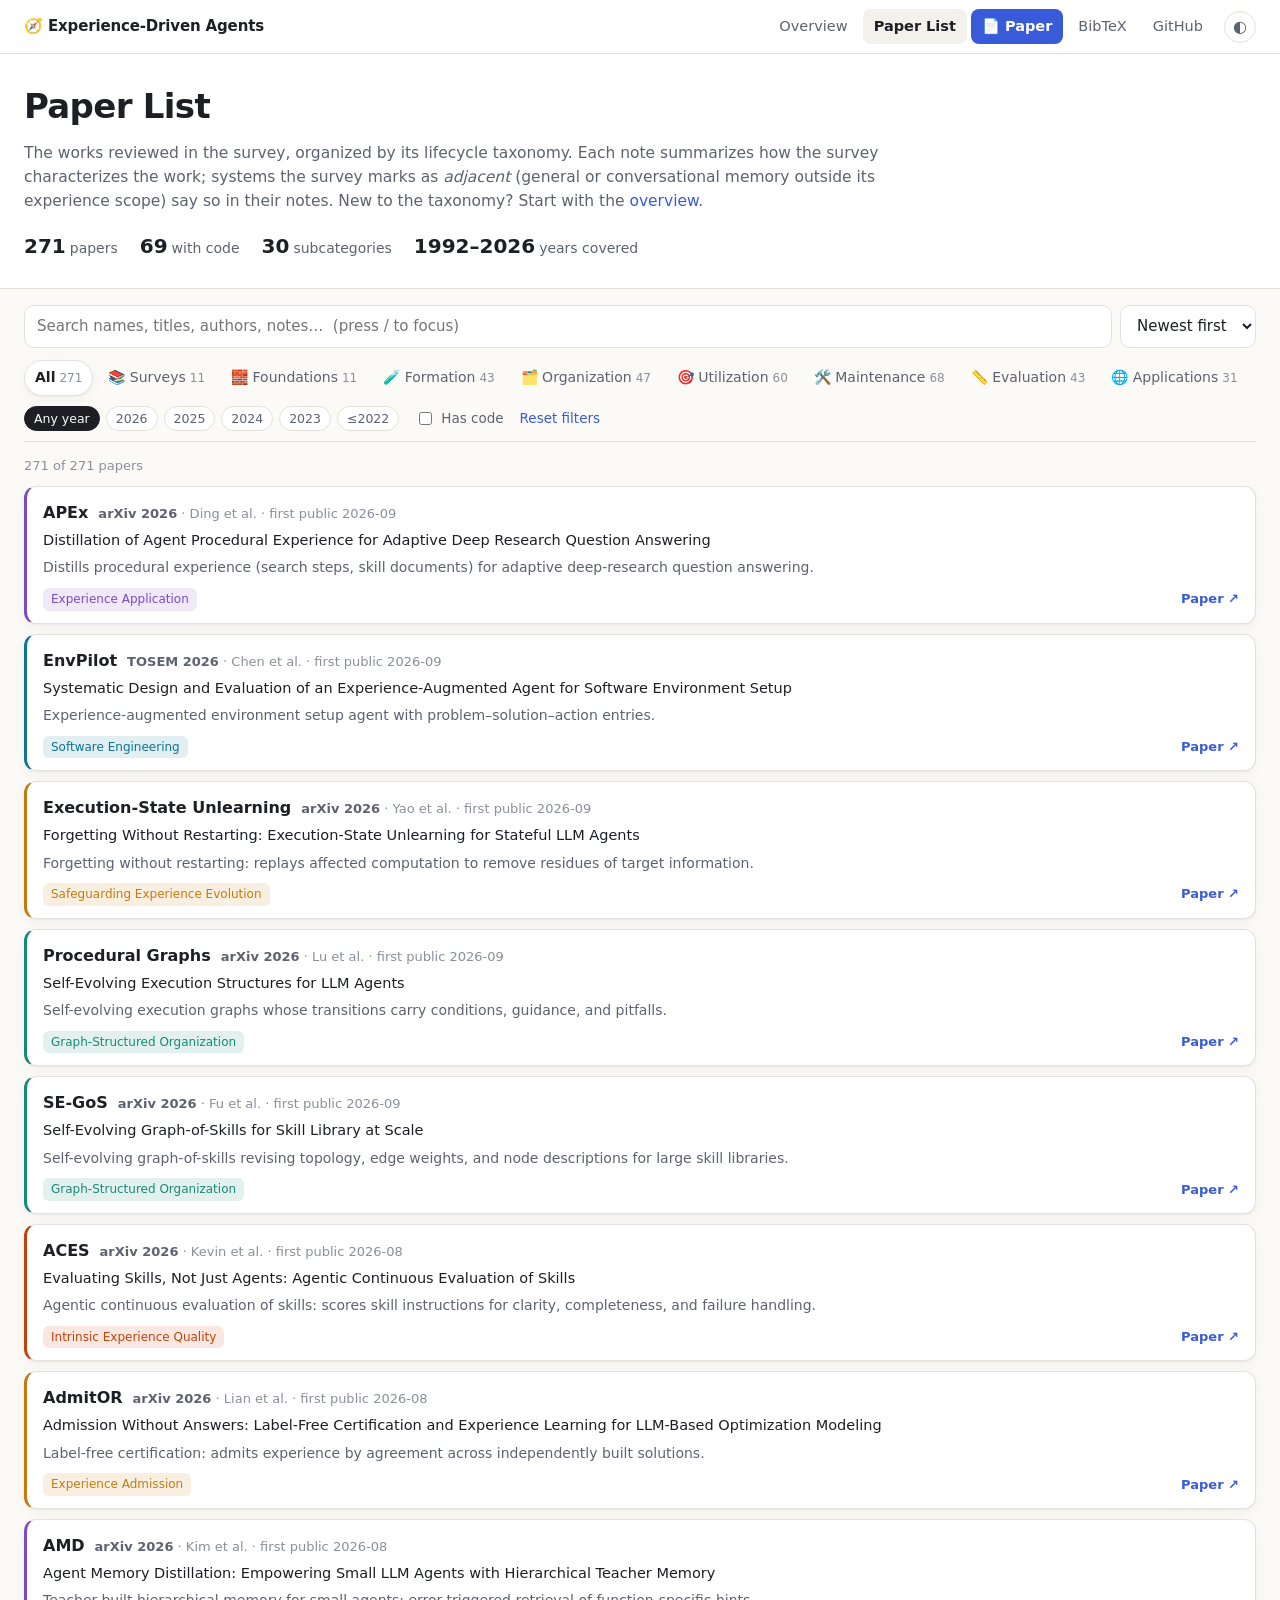
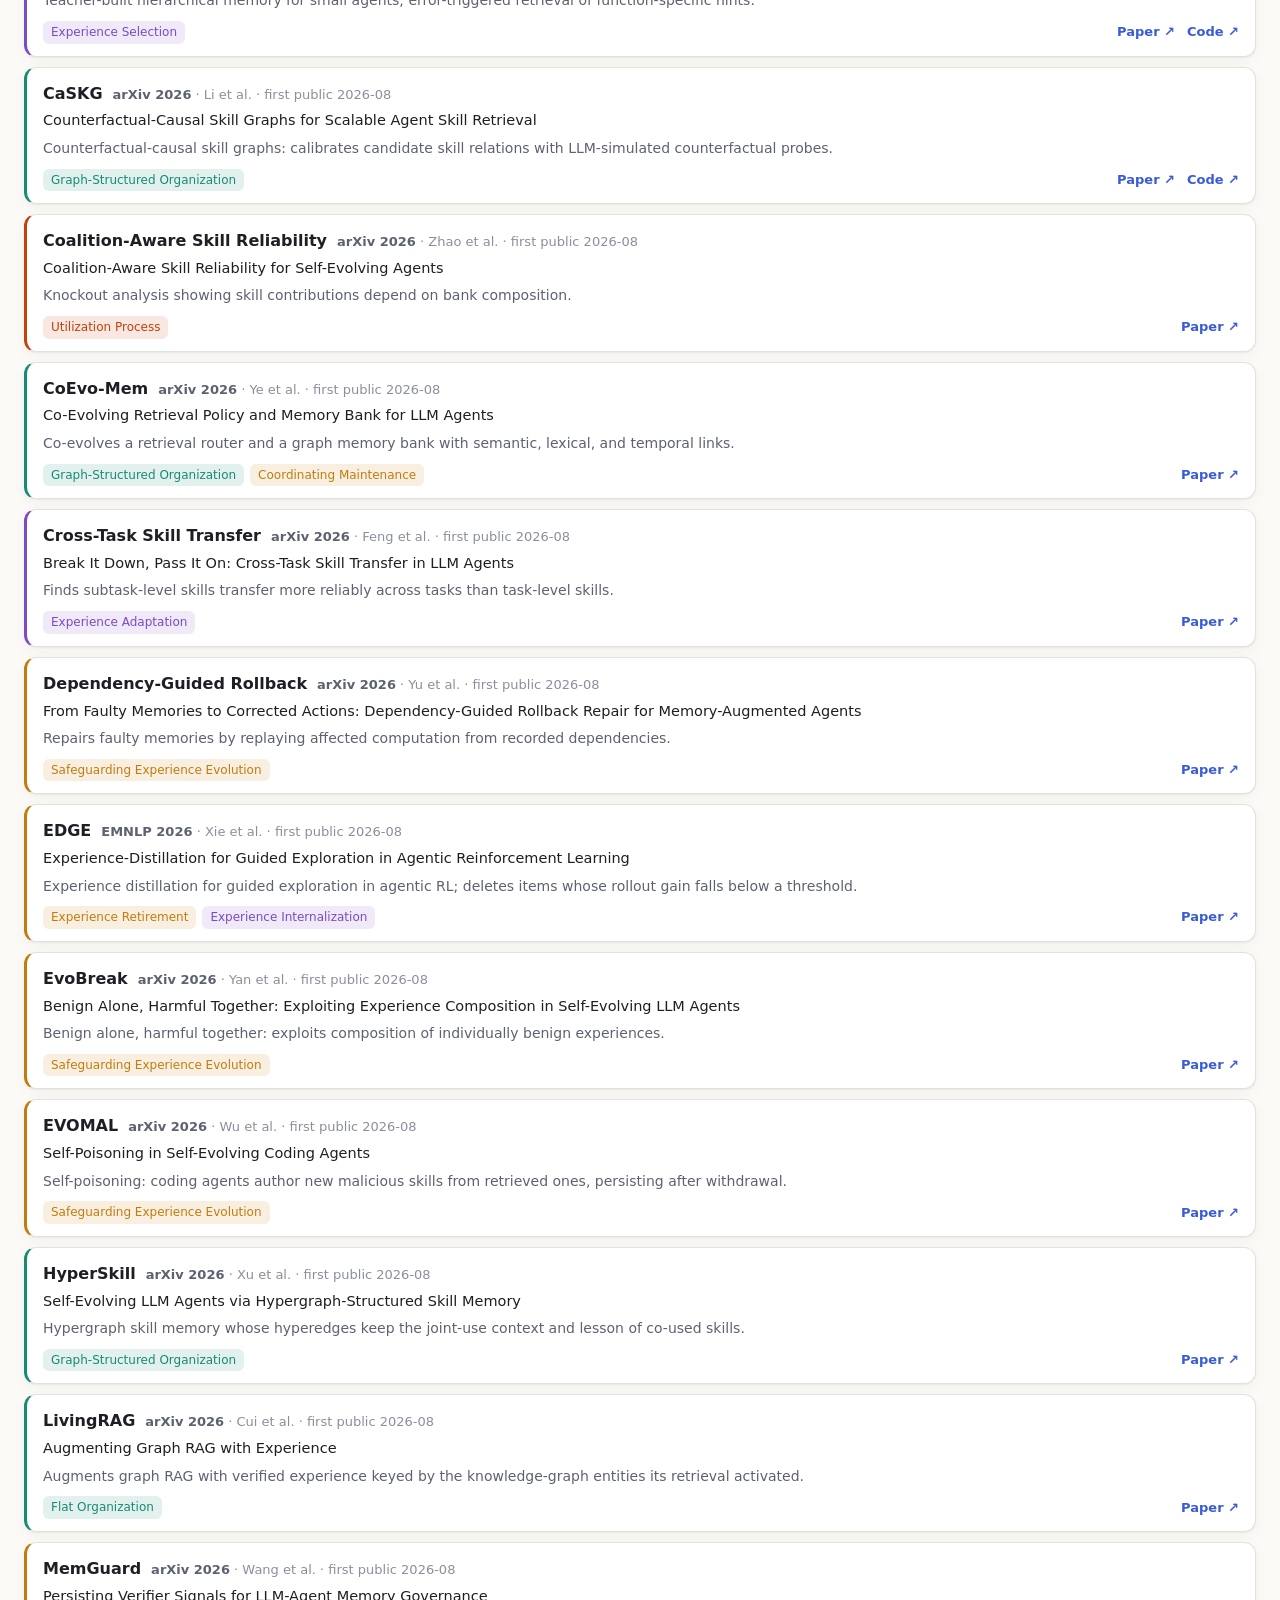
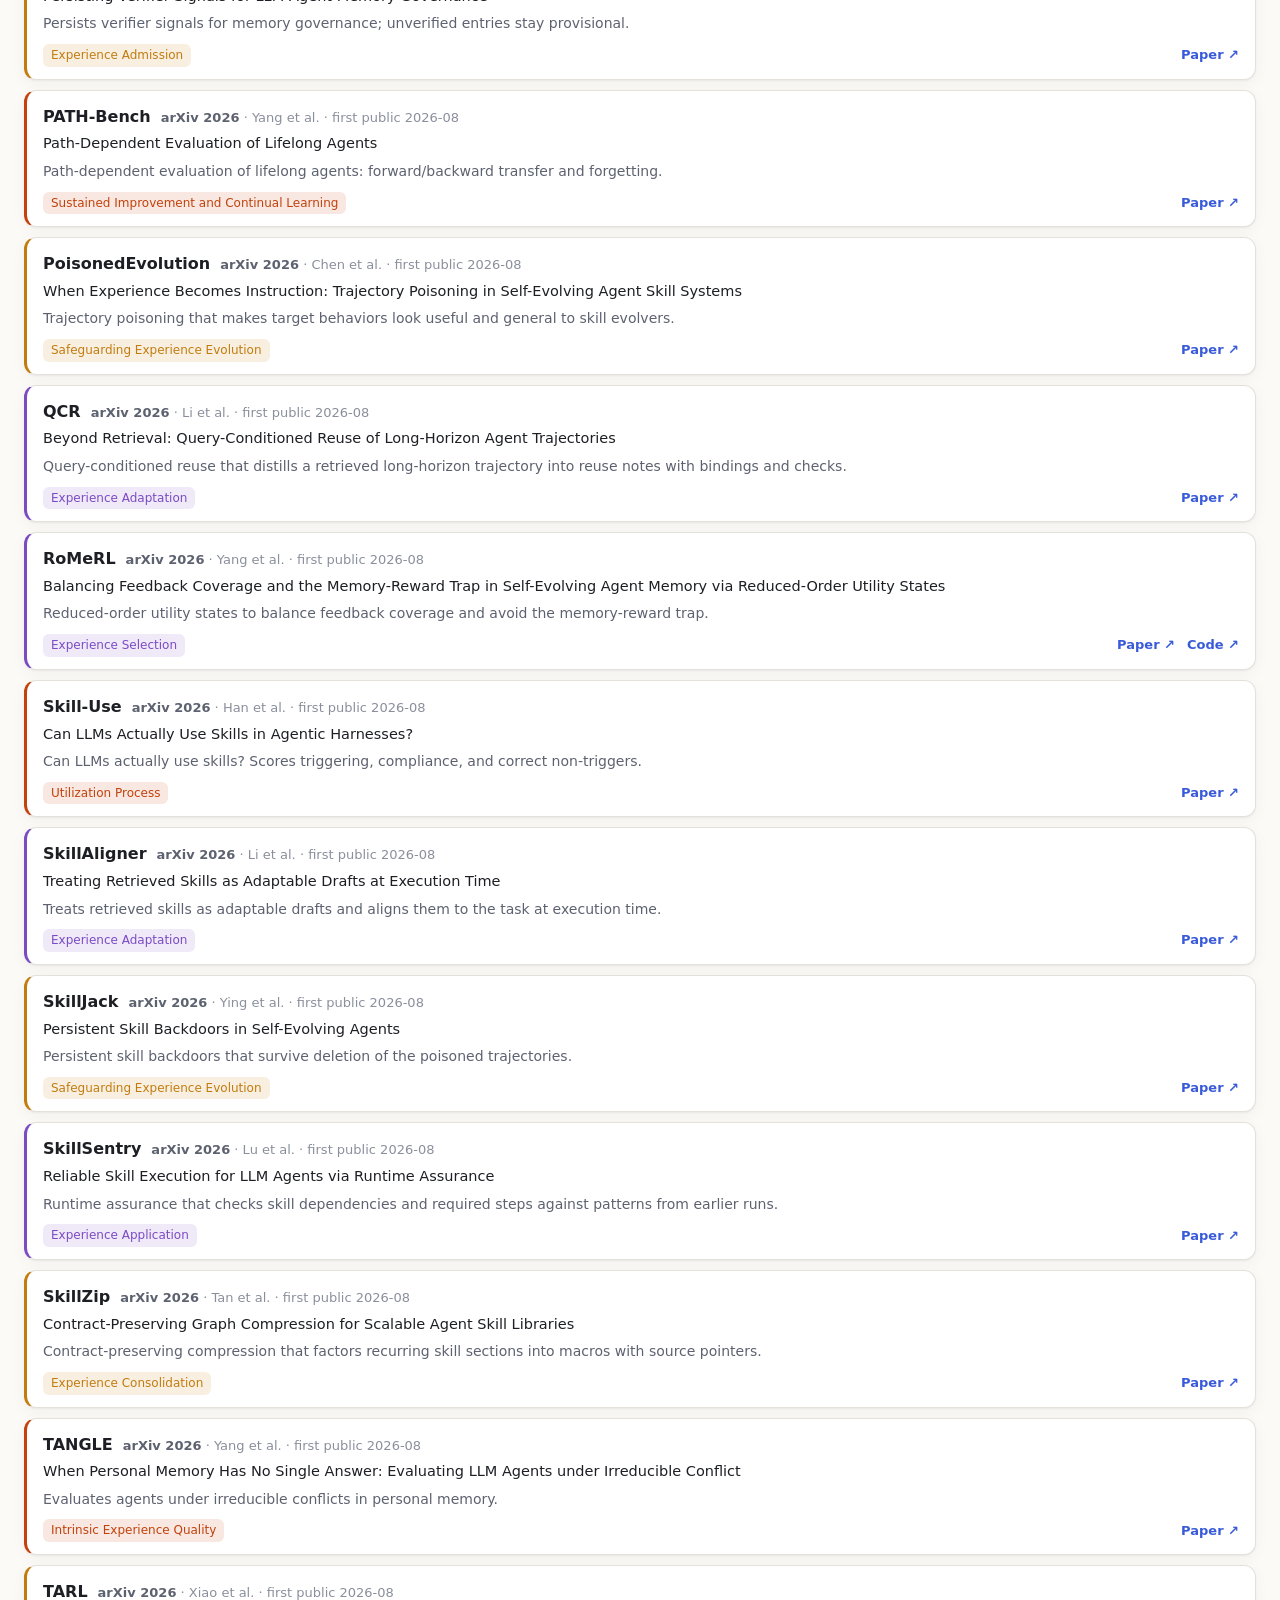
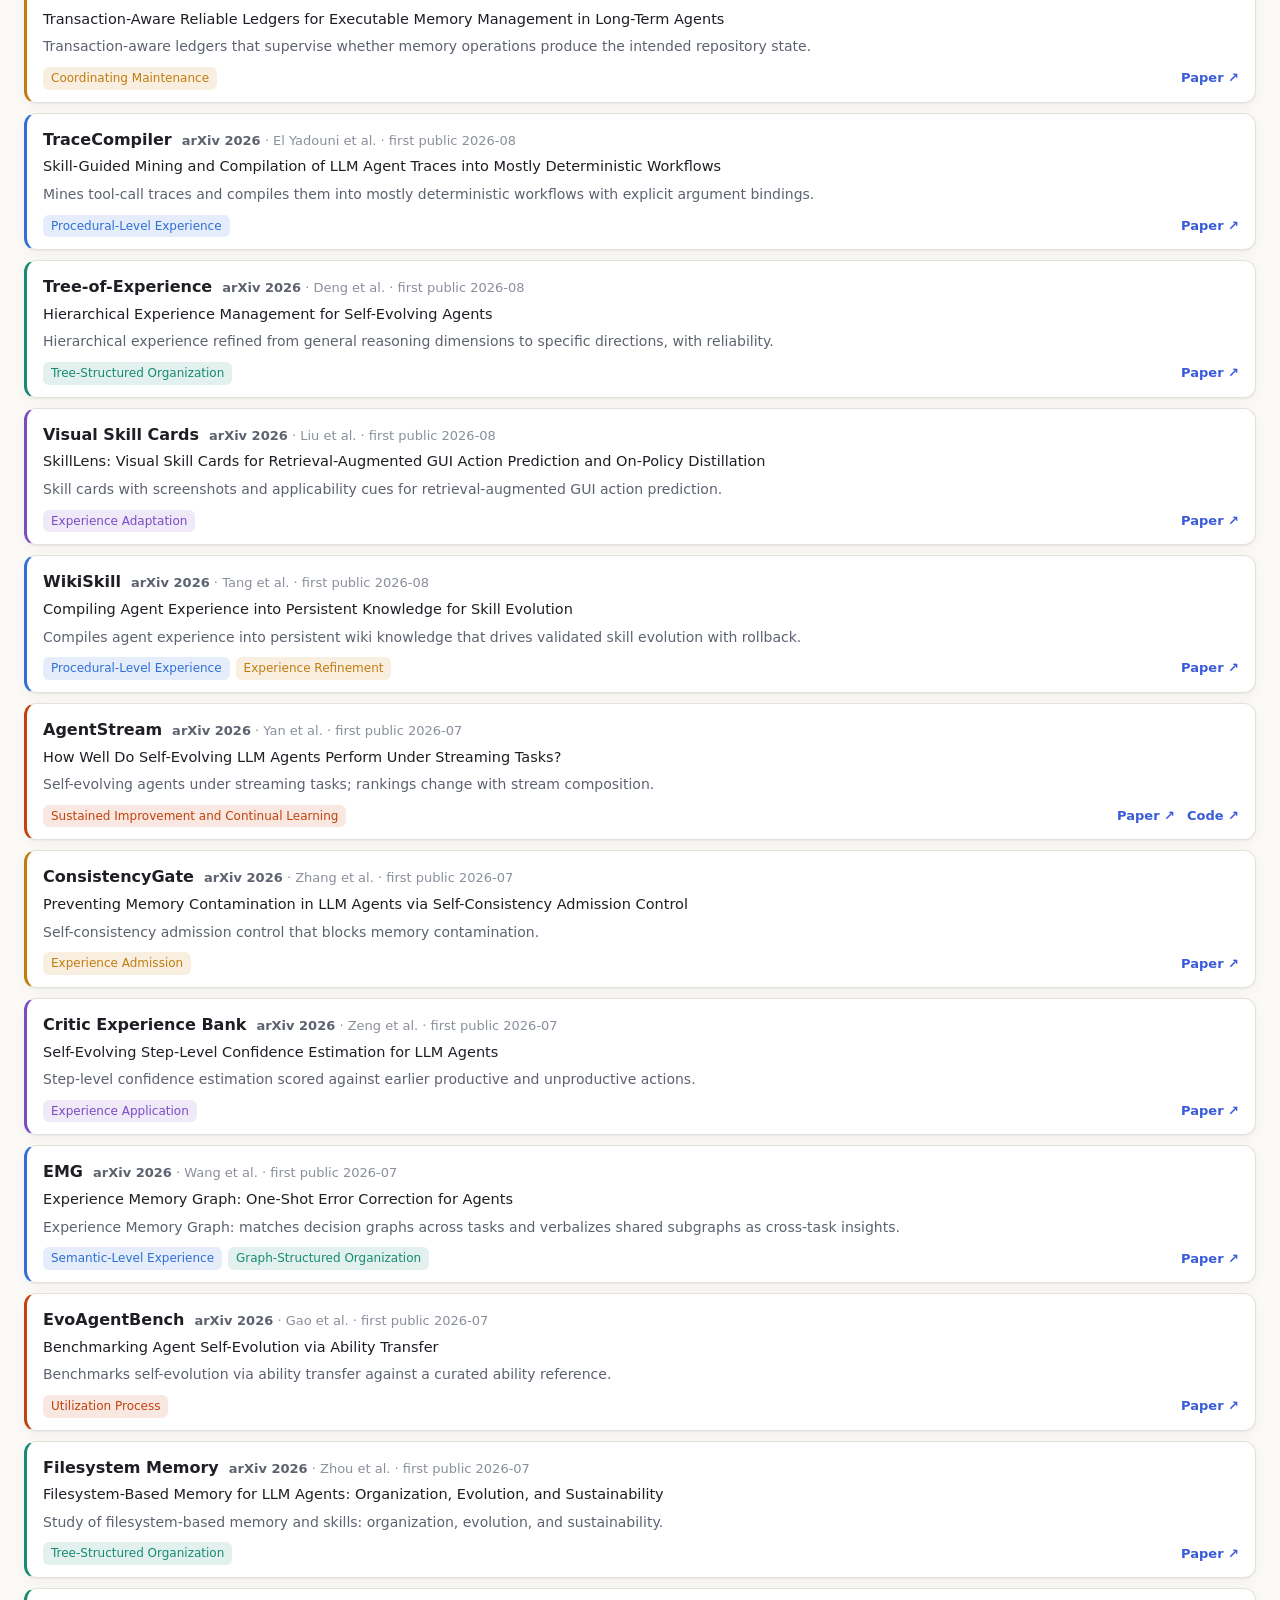
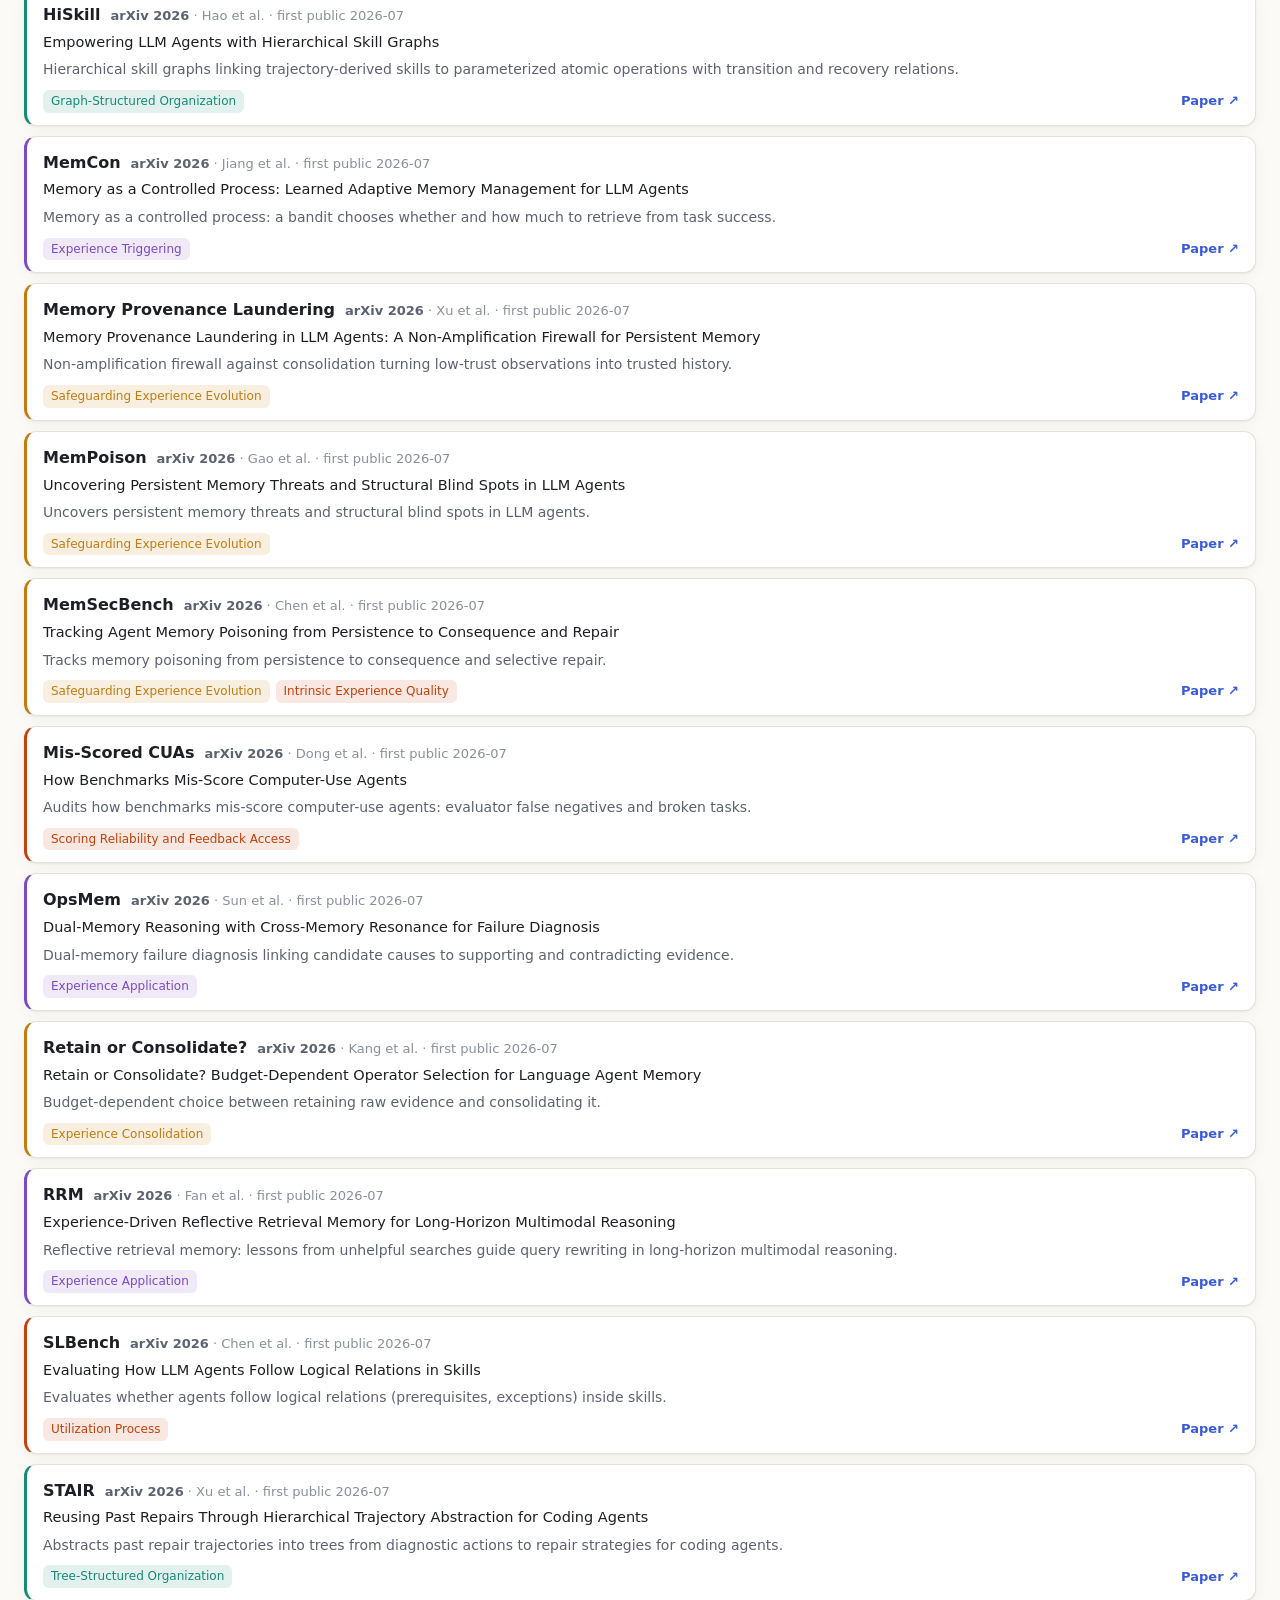
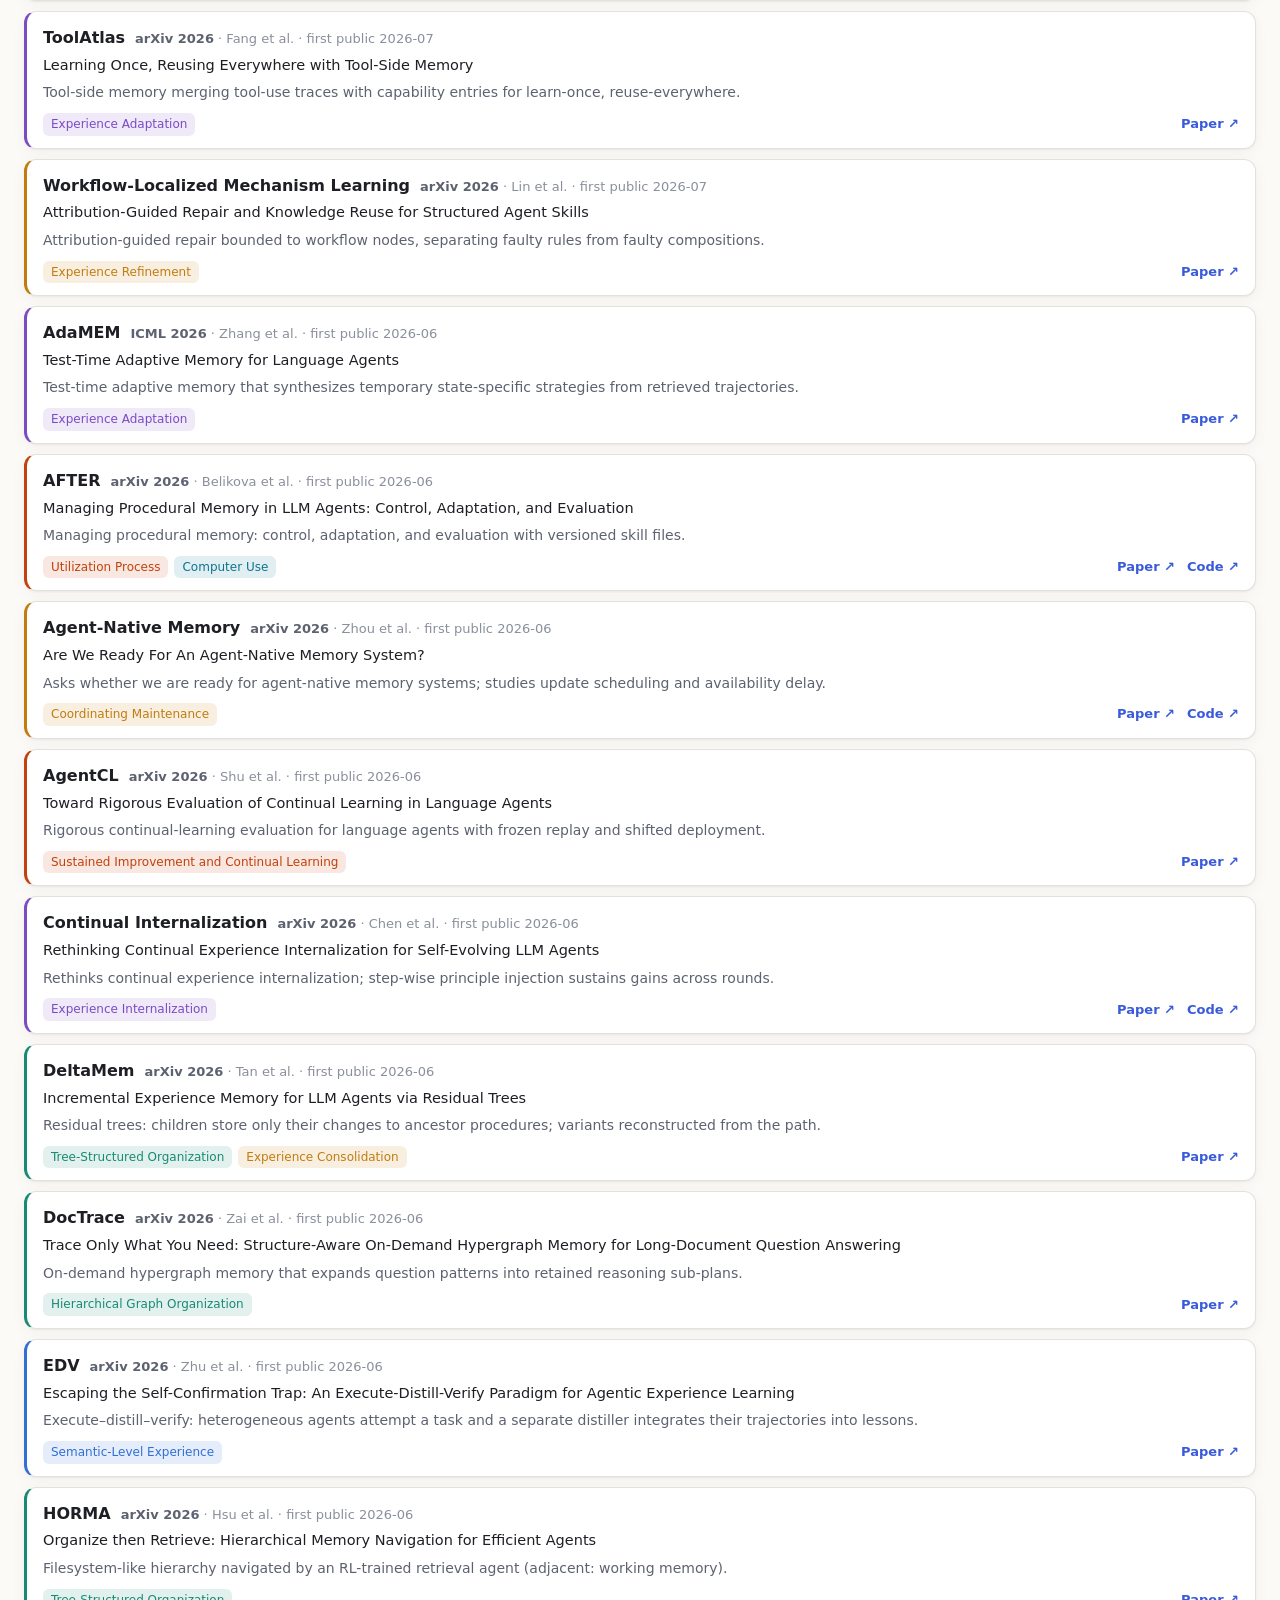
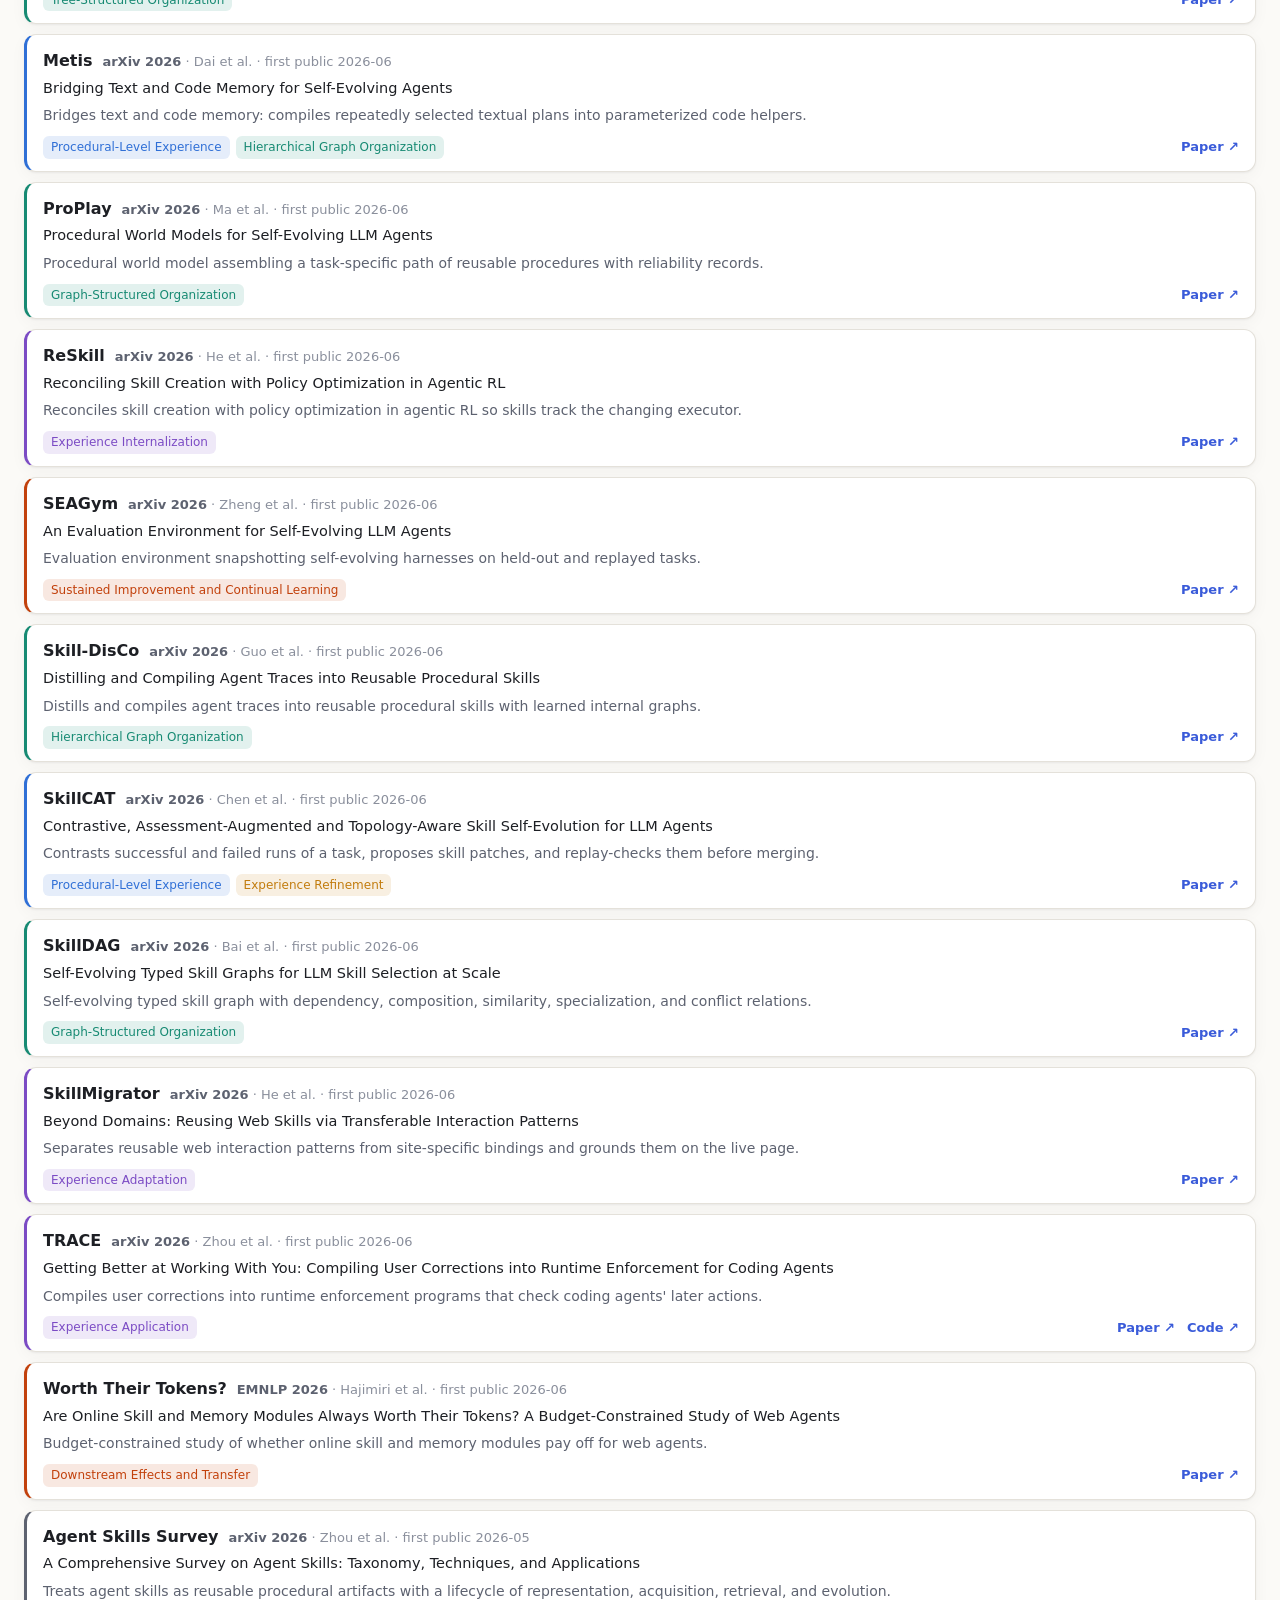
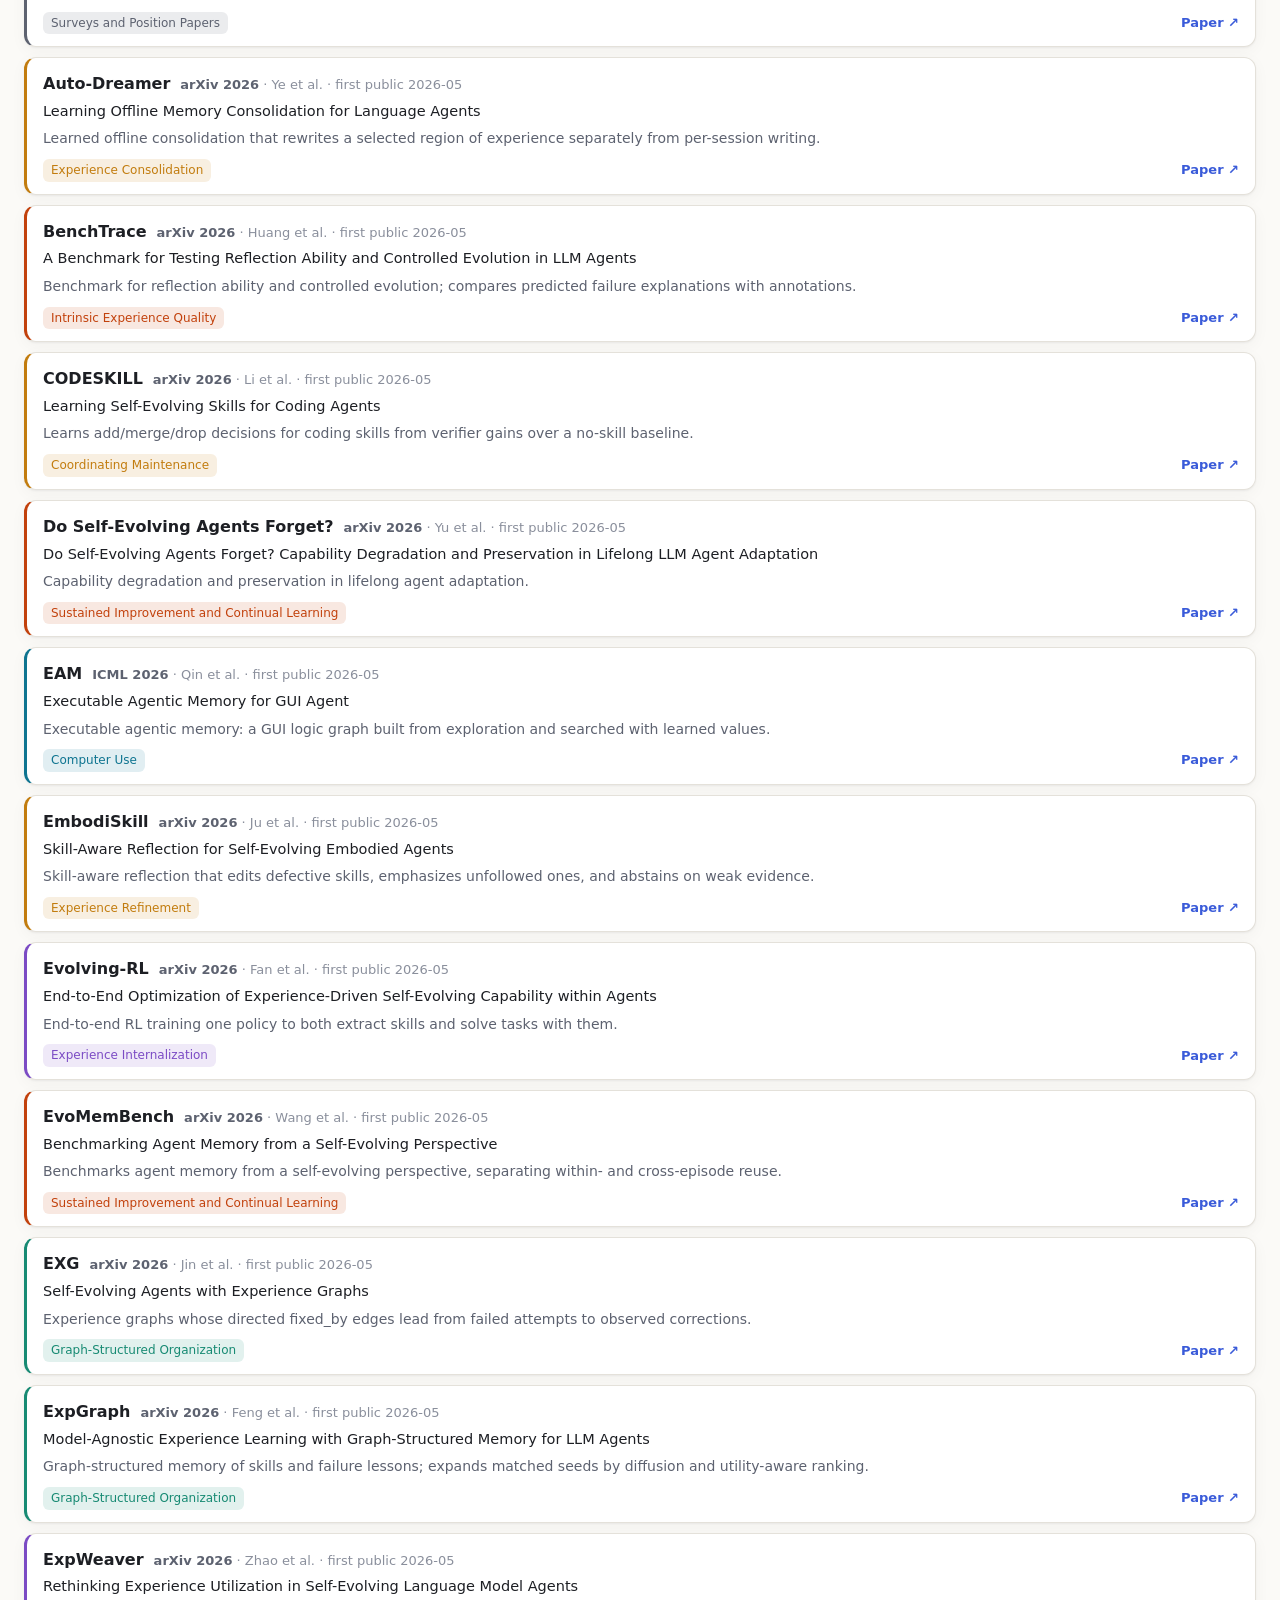
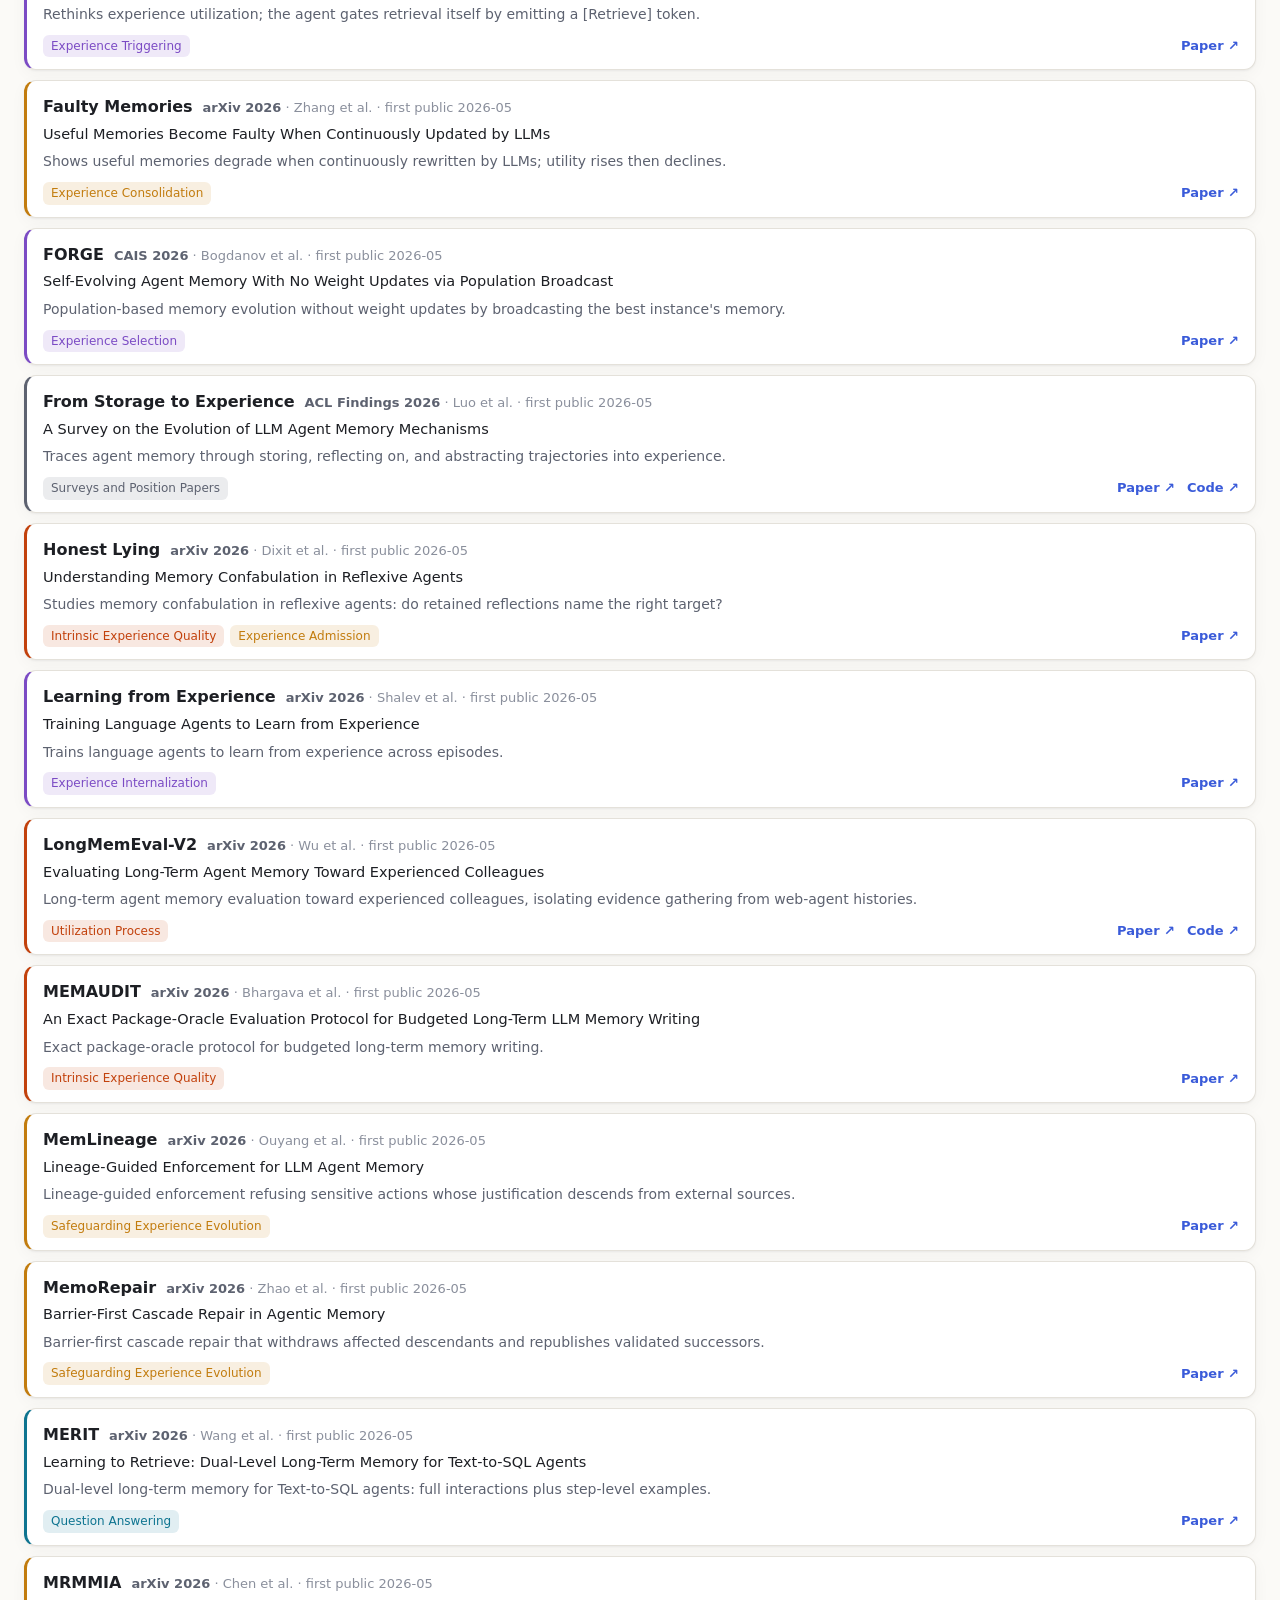
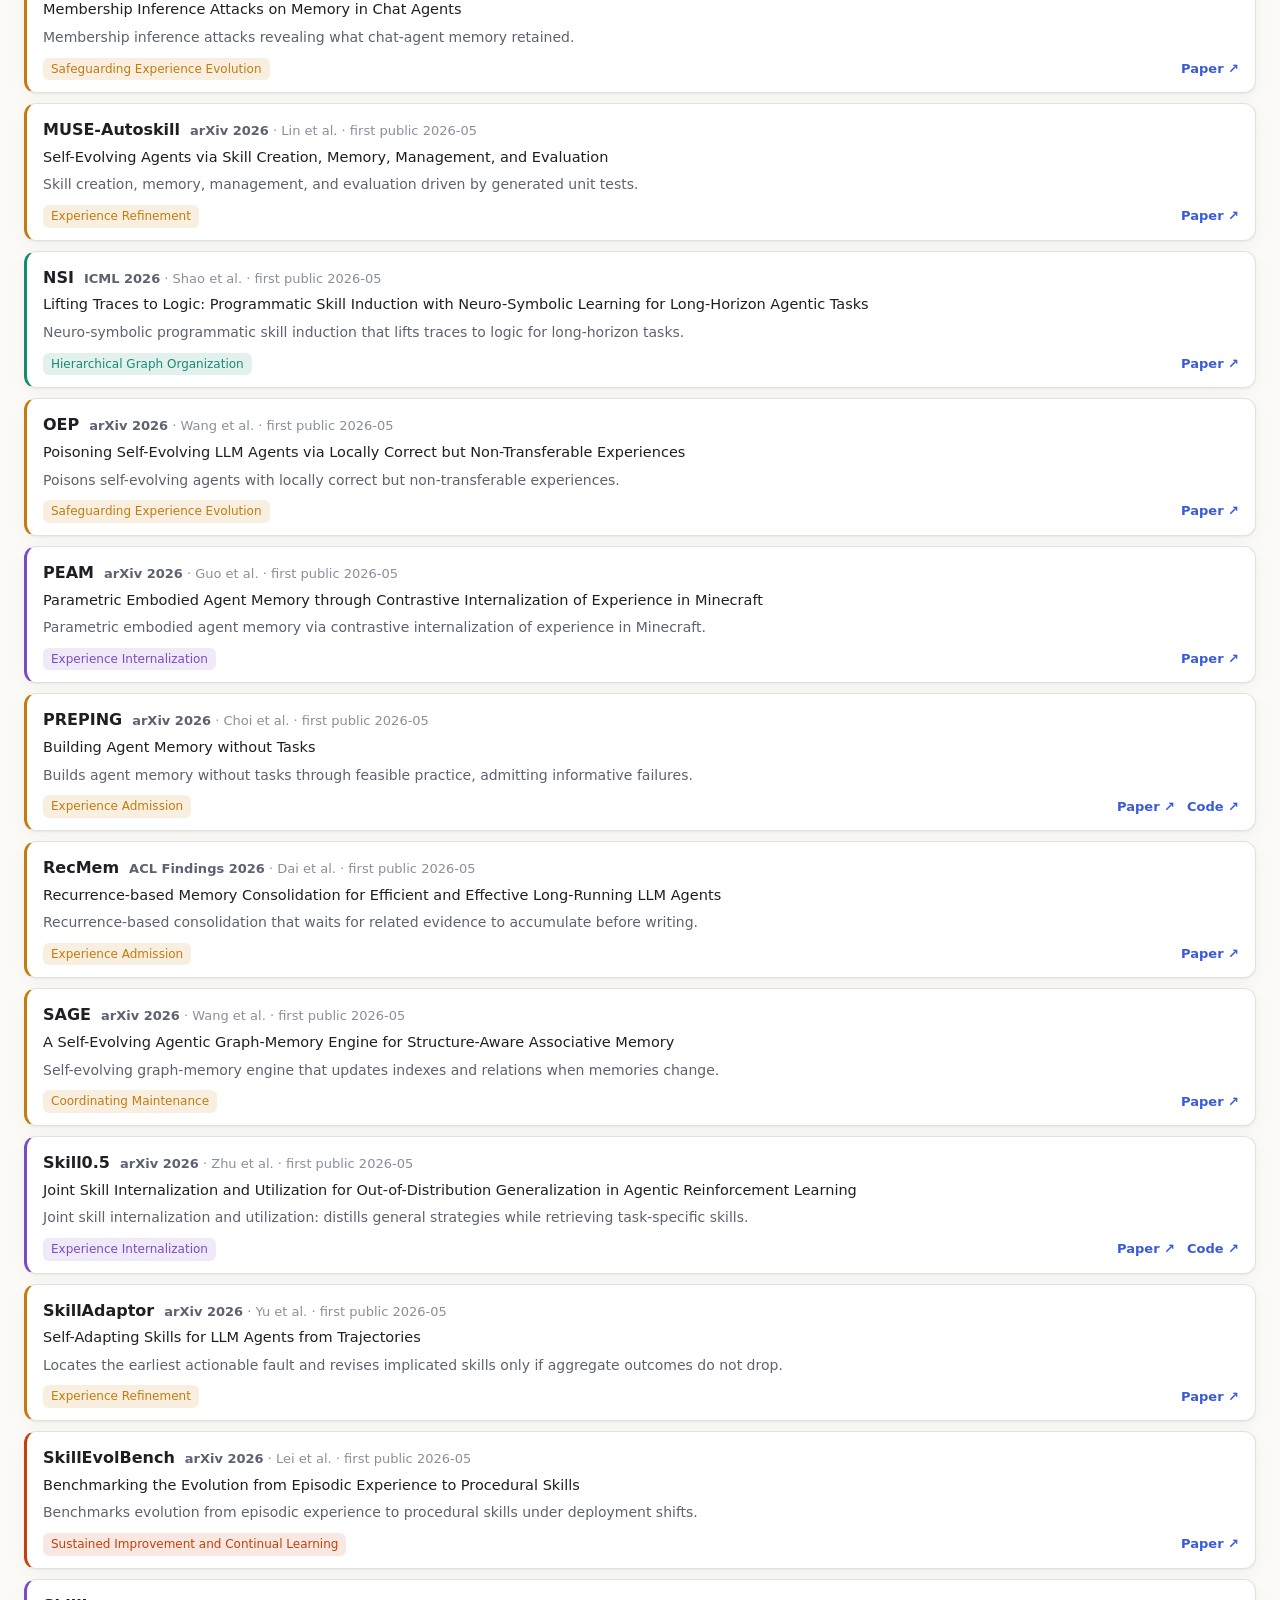
==== commit 0723829c: "Link the survey preprint and add a Paper button to the nav - Nav: add a Paper button (Preprints.org)" ====
--- a/docs/papers.html
+++ b/docs/papers.html
@@ -6,7 +6,7 @@
   <title>Paper List · Awesome Experience-Driven Agents</title>
   <meta name="description" content="Searchable list of the works reviewed in the survey From Trajectories to Experience, filterable by lifecycle stage, subcategory, year, and code availability.">
   <link rel="icon" href="data:image/svg+xml,<svg xmlns='http://www.w3.org/2000/svg' viewBox='0 0 100 100'><text y='.9em' font-size='90'>🧭</text></svg>">
-  <link rel="stylesheet" href="style.css?v=3">
+  <link rel="stylesheet" href="style.css?v=4">
 </head>
 <body data-page="papers">
   <nav class="topnav" aria-label="Site">
@@ -15,6 +15,7 @@
       <div class="topnav-links">
         <a href="index.html">Overview</a>
         <a href="papers.html" aria-current="page">Paper List</a>
+        <a class="nav-paper" href="https://www.preprints.org/manuscript/202610.0937" target="_blank" rel="noopener" title="Download the survey (Preprints.org)"><span class="nav-ico" aria-hidden="true">📄 </span>Paper</a>
         <button class="nav-btn" type="button" data-open-bibtex aria-haspopup="dialog">BibTeX</button>
         <a href="https://github.com/xiaohuiyan/awesome-experience-driven-agents">GitHub</a>
         <button id="theme" class="icon-btn" type="button" aria-label="Toggle dark mode" title="Toggle dark mode">◐</button>
--- a/docs/style.css
+++ b/docs/style.css
@@ -92,7 +92,6 @@
 .s-maintenance { color: var(--maintenance); }
 .stats { display: flex; flex-wrap: wrap; gap: 8px 22px; margin-bottom: 18px; color: var(--muted); font-size: 14px; }
 .stats b { color: var(--text); font-size: 20px; font-variant-numeric: tabular-nums; margin-right: 4px; }
-.hero-links { display: flex; flex-wrap: wrap; gap: 8px; }
 .btn {
   display: inline-block; padding: 7px 14px; border-radius: 999px; border: 1px solid var(--border);
   color: var(--text); background: var(--surface); font-size: 14px; font-weight: 500;
@@ -188,6 +187,8 @@
 }
 .topnav-links a:hover, .nav-btn:hover { color: var(--text); background: var(--surface-2); text-decoration: none; }
 .topnav-links a[aria-current="page"] { color: var(--text); background: var(--surface-2); font-weight: 600; }
+.topnav-links a.nav-paper, .topnav-links a.nav-paper:hover { color: var(--accent-ink); background: var(--accent); font-weight: 600; }
+.topnav-links a.nav-paper:hover { filter: brightness(1.08); }
 .topnav-links .icon-btn { margin-left: 6px; width: 32px; height: 32px; }
 :target { scroll-margin-top: calc(var(--nav-h) + 16px); }
 section[id], article[id], h3[id] { scroll-margin-top: calc(var(--nav-h) + 16px); }
@@ -199,8 +200,8 @@
 
 /* survey hero */
 .survey-hero { padding: 44px 0 30px; }
-.survey-hero h1 { margin: 10px 0 2px; font-size: clamp(32px, 5.4vw, 52px); }
-.subtitle { margin: 0 0 16px; font-size: clamp(18px, 2.4vw, 24px); color: var(--muted); font-weight: 500; }
+.pretitle { margin: 12px 0 0; font-size: clamp(17px, 2.2vw, 22px); color: var(--muted); font-weight: 500; letter-spacing: -.005em; }
+.survey-hero h1 { margin: 4px 0 18px; font-size: clamp(32px, 5.4vw, 52px); }
 .authors { margin: 0; max-width: 980px; font-size: 14.5px; color: var(--text); }
 .affil { margin: 4px 0 18px; font-size: 13.5px; color: var(--faint); }
 .authors sup, .affil sup { color: var(--accent); font-weight: 600; }
@@ -347,6 +348,11 @@
 @media (max-width: 520px) {
   .brand { display: none; }
   .topnav-inner { justify-content: center; }
+  .topnav-links { gap: 2px; max-width: 100%; overflow-x: auto; scrollbar-width: none; }
+  .topnav-links::-webkit-scrollbar { display: none; }
+  .topnav-links a, .nav-btn { padding: 6px 5px; font-size: 13px; }
+  .topnav-links .icon-btn { margin-left: 2px; flex-shrink: 0; }
+  .nav-paper .nav-ico { display: none; }
 }
 .footer { border-top: 1px solid var(--border); padding: 18px 16px 40px; color: var(--faint); font-size: 13px; }
 .footer .link-btn { margin: 0; font-size: 13px; }
